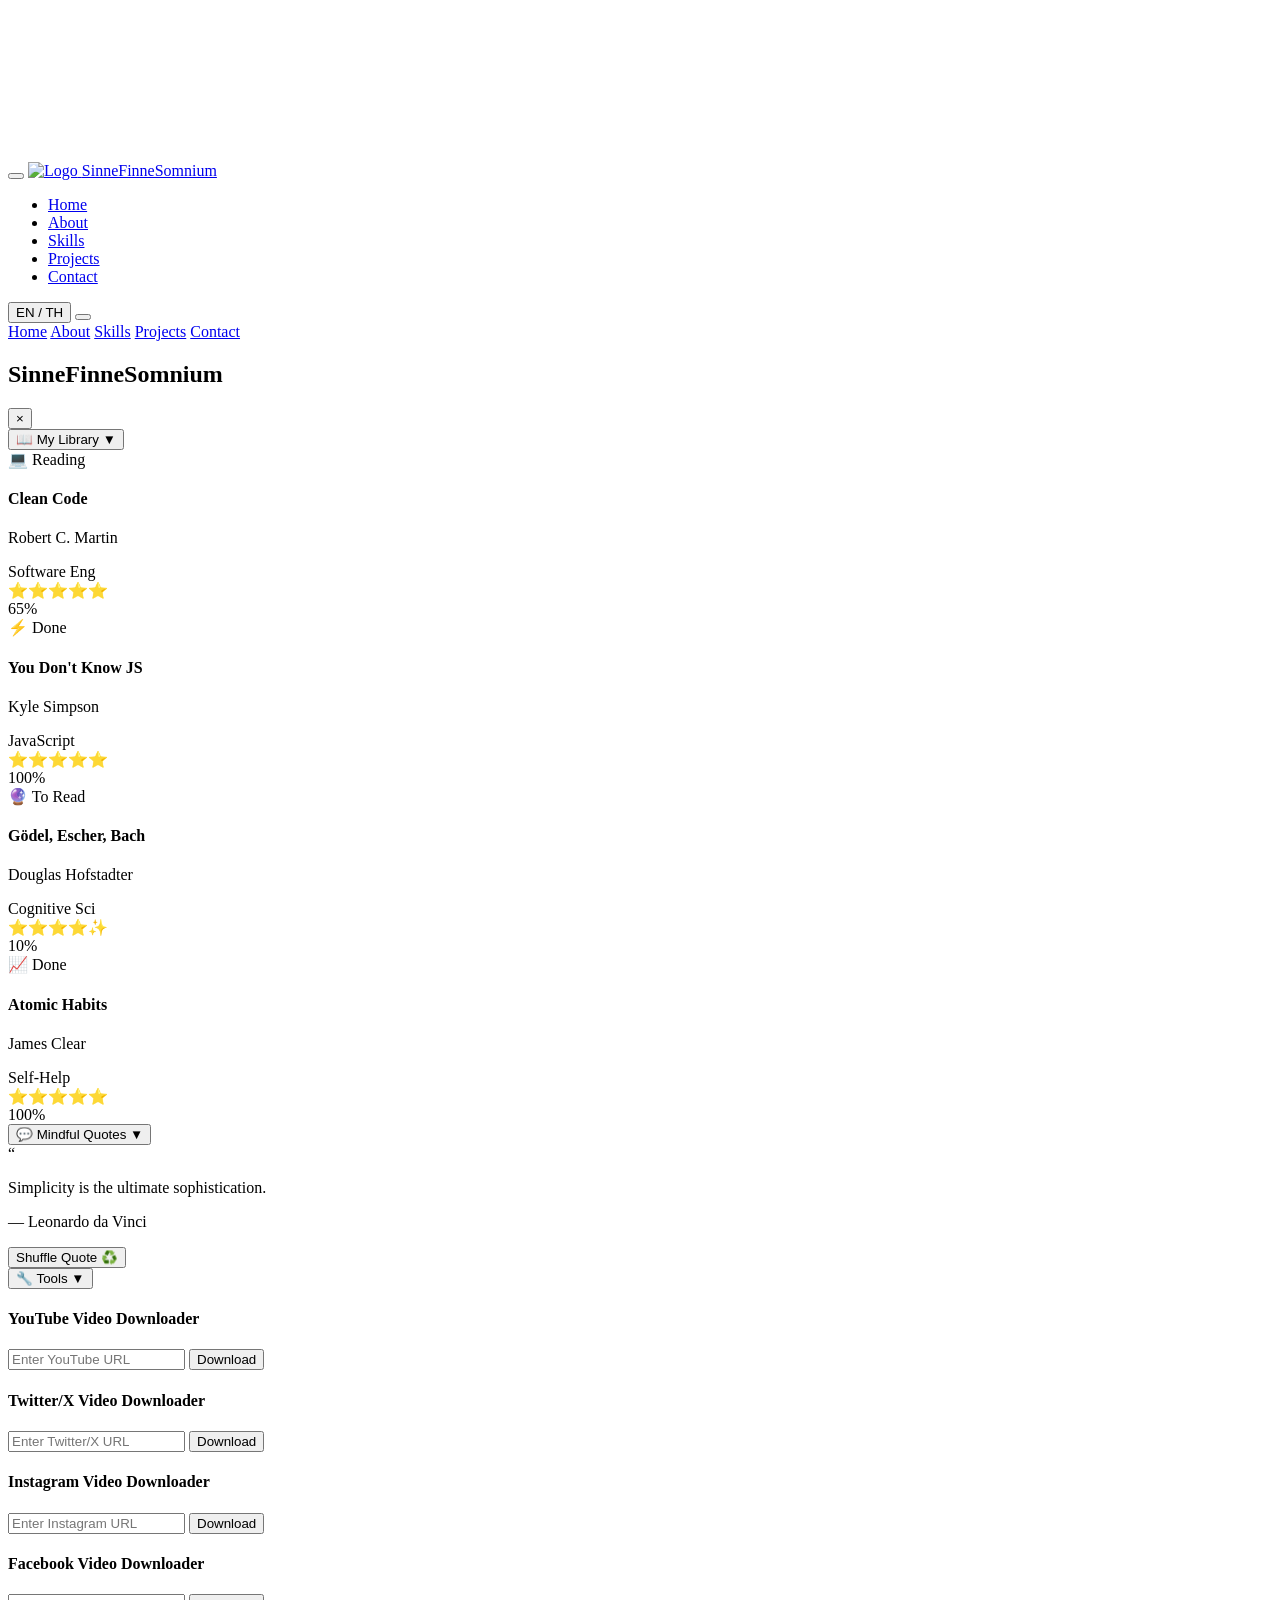
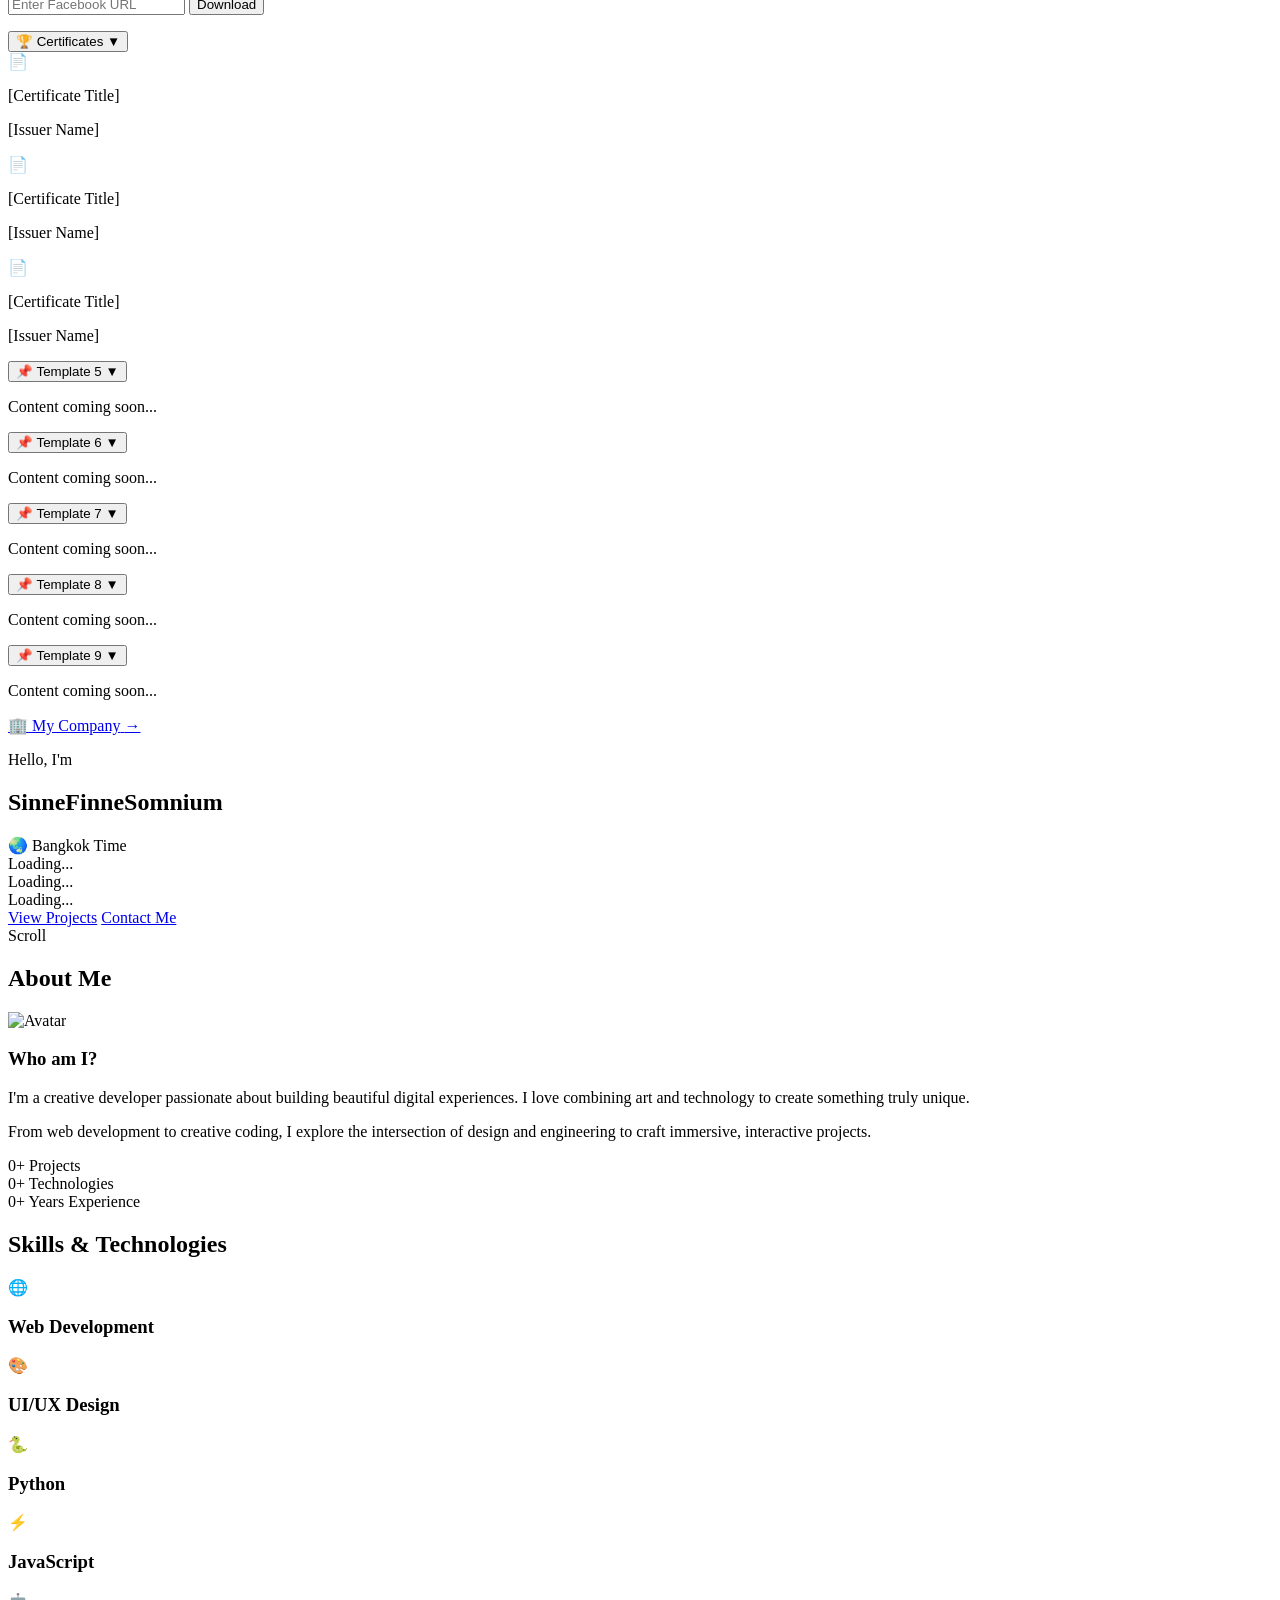
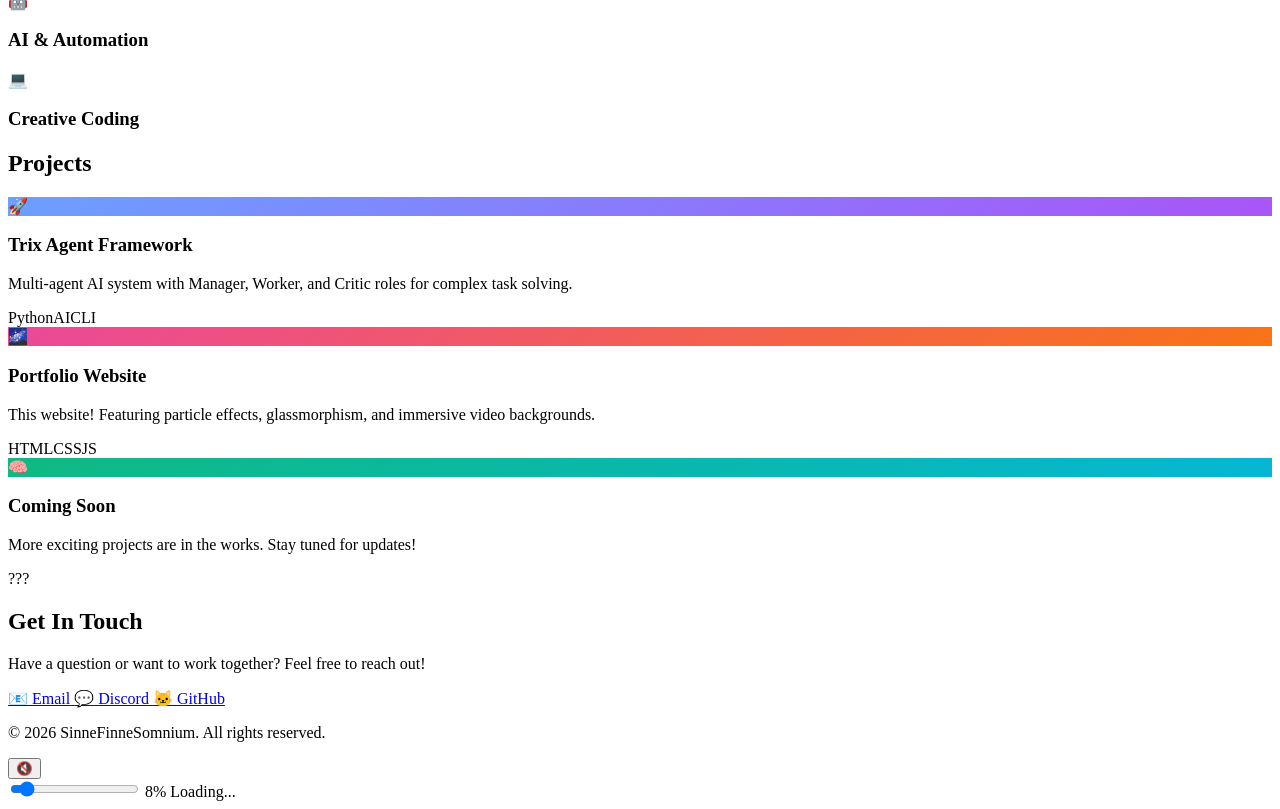
==== Home/Homepage.html @ f0d63e70 "feat: add homepage structure with navigation, sidebar, and interactive components" ====
<!DOCTYPE html>
<html lang="en">

<head>
  <meta charset="UTF-8">
  <meta name="viewport" content="width=device-width, initial-scale=1.0">
  <meta name="description" content="SinneFinneSomnium — Portfolio showcasing creative projects and skills.">
  <link rel="stylesheet" href="Homepage.css">
  <link rel="icon" type="image/png" href="../Img/icon/ic.png">
  <link rel="preconnect" href="https://fonts.googleapis.com">
  <link rel="preconnect" href="https://fonts.gstatic.com" crossorigin>
  <link
    href="https://fonts.googleapis.com/css2?family=Inter:wght@300;400;500;600;700&family=Outfit:wght@300;400;500;600;700&display=swap"
    rel="stylesheet">
  <title>SinneFinneSomnium — Home</title>
</head>

<body>

  <!-- Background Video -->
  <video class="bg-video" muted playsinline></video>
  <div class="bg-overlay"></div>

  <!-- Background Music -->
  <audio id="bg-music" preload="auto"></audio>

  <!-- Navbar -->
  <nav class="navbar" id="navbar">
    <div class="nav-left">
      <button class="sidebar-toggle" id="sidebar-toggle" aria-label="Open Sidebar" title="Menu">
        <span></span>
        <span></span>
        <span></span>
      </button>
      <a href="#hero" class="nav-logo">
        <img src="../Img/icon/ic.png" alt="Logo" class="nav-logo-img">
        <span class="nav-brand" data-i18n="nav_brand">SinneFinneSomnium</span>
      </a>
    </div>

    <ul class="nav-links">
      <li><a href="#hero" class="nav-link active" data-i18n="nav_home">Home</a></li>
      <li><a href="#about" class="nav-link" data-i18n="nav_about">About</a></li>
      <li><a href="#skills" class="nav-link" data-i18n="nav_skills">Skills</a></li>
      <li><a href="#projects" class="nav-link" data-i18n="nav_projects">Projects</a></li>
      <li><a href="#contact" class="nav-link" data-i18n="nav_contact">Contact</a></li>
    </ul>

    <div class="nav-right">
      <!-- Language Switcher -->
      <button class="lang-switcher" id="lang-switcher" title="Switch Language">
        <span class="lang-option active" data-lang="en">EN</span>
        <span class="lang-divider">/</span>
        <span class="lang-option" data-lang="th">TH</span>
      </button>

      <!-- Mobile Hamburger -->
      <button class="nav-hamburger" id="nav-hamburger" aria-label="Menu">
        <span></span>
        <span></span>
        <span></span>
      </button>
    </div>
  </nav>

  <!-- Mobile Menu -->
  <div class="mobile-menu" id="mobile-menu">
    <a href="#hero" class="mobile-link" data-i18n="nav_home">Home</a>
    <a href="#about" class="mobile-link" data-i18n="nav_about">About</a>
    <a href="#skills" class="mobile-link" data-i18n="nav_skills">Skills</a>
    <a href="#projects" class="mobile-link" data-i18n="nav_projects">Projects</a>
    <a href="#contact" class="mobile-link" data-i18n="nav_contact">Contact</a>
  </div>

  <!-- Sidebar -->
  <aside class="sidebar" id="sidebar">
    <div class="sidebar-header">
      <h2>SinneFinneSomnium</h2>
      <button class="sidebar-close" id="sidebar-close" aria-label="Close Sidebar">
        <span class="close-icon">&times;</span>
      </button>
    </div>

    <div class="sidebar-body">

      <!-- 1. Library Dropdown -->
      <div class="sidebar-dropdown" id="dropdown-library">
        <button class="sidebar-dropdown-toggle" data-target="dropdown-library-content">
          <span class="sidebar-dropdown-icon">&#x1F4D6;</span>
          <span class="sidebar-dropdown-title" data-i18n="sidebar_library">My Library</span>
          <span class="sidebar-dropdown-arrow">&#x25BC;</span>
        </button>
        <div class="sidebar-dropdown-content" id="dropdown-library-content">
          <div class="books-shelf">
            <!-- Book 1 -->
            <div class="book-item">
              <div class="book-cover gradient-1">
                <span class="book-spine"></span>
                <span class="book-emoji">&#x1F4BB;</span>
                <span class="book-badge reading">Reading</span>
              </div>
              <div class="book-details">
                <h4>Clean Code</h4>
                <p class="book-author">Robert C. Martin</p>
                <div class="book-meta">
                  <span class="book-tag">Software Eng</span>
                  <div class="book-rating">&#x2B50;&#x2B50;&#x2B50;&#x2B50;&#x2B50;</div>
                </div>
                <div class="book-progress-wrap">
                  <div class="book-progress-bar">
                    <div class="book-progress-fill" style="width: 65%;"></div>
                  </div>
                  <span class="book-progress-pct">65%</span>
                </div>
              </div>
            </div>
            <!-- Book 2 -->
            <div class="book-item">
              <div class="book-cover gradient-2">
                <span class="book-spine"></span>
                <span class="book-emoji">&#x26A1;</span>
                <span class="book-badge completed">Done</span>
              </div>
              <div class="book-details">
                <h4>You Don't Know JS</h4>
                <p class="book-author">Kyle Simpson</p>
                <div class="book-meta">
                  <span class="book-tag">JavaScript</span>
                  <div class="book-rating">&#x2B50;&#x2B50;&#x2B50;&#x2B50;&#x2B50;</div>
                </div>
                <div class="book-progress-wrap">
                  <div class="book-progress-bar">
                    <div class="book-progress-fill" style="width: 100%;"></div>
                  </div>
                  <span class="book-progress-pct">100%</span>
                </div>
              </div>
            </div>
            <!-- Book 3 -->
            <div class="book-item">
              <div class="book-cover gradient-3">
                <span class="book-spine"></span>
                <span class="book-emoji">&#x1F52E;</span>
                <span class="book-badge planned">To Read</span>
              </div>
              <div class="book-details">
                <h4>Gödel, Escher, Bach</h4>
                <p class="book-author">Douglas Hofstadter</p>
                <div class="book-meta">
                  <span class="book-tag">Cognitive Sci</span>
                  <div class="book-rating">&#x2B50;&#x2B50;&#x2B50;&#x2B50;&#x2728;</div>
                </div>
                <div class="book-progress-wrap">
                  <div class="book-progress-bar">
                    <div class="book-progress-fill" style="width: 10%;"></div>
                  </div>
                  <span class="book-progress-pct">10%</span>
                </div>
              </div>
            </div>
            <!-- Book 4 -->
            <div class="book-item">
              <div class="book-cover gradient-4">
                <span class="book-spine"></span>
                <span class="book-emoji">&#x1F4C8;</span>
                <span class="book-badge completed">Done</span>
              </div>
              <div class="book-details">
                <h4>Atomic Habits</h4>
                <p class="book-author">James Clear</p>
                <div class="book-meta">
                  <span class="book-tag">Self-Help</span>
                  <div class="book-rating">&#x2B50;&#x2B50;&#x2B50;&#x2B50;&#x2B50;</div>
                </div>
                <div class="book-progress-wrap">
                  <div class="book-progress-bar">
                    <div class="book-progress-fill" style="width: 100%;"></div>
                  </div>
                  <span class="book-progress-pct">100%</span>
                </div>
              </div>
            </div>
          </div>
        </div>
      </div>

      <!-- 2. Quotes Dropdown -->
      <div class="sidebar-dropdown" id="dropdown-quotes">
        <button class="sidebar-dropdown-toggle" data-target="dropdown-quotes-content">
          <span class="sidebar-dropdown-icon">&#x1F4AC;</span>
          <span class="sidebar-dropdown-title" data-i18n="sidebar_quotes">Mindful Quotes</span>
          <span class="sidebar-dropdown-arrow">&#x25BC;</span>
        </button>
        <div class="sidebar-dropdown-content" id="dropdown-quotes-content">
          <div class="quote-body">
            <span class="quote-mark">&#x201C;</span>
            <div class="quote-content-wrap">
              <p class="quote-text" id="sidebar-quote-text">Simplicity is the ultimate sophistication.</p>
              <p class="quote-author" id="sidebar-quote-author">&mdash; Leonardo da Vinci</p>
            </div>
            <button class="btn btn-outline sidebar-quote-btn" id="sidebar-new-quote-btn">
              <span class="btn-text" data-i18n="btn_shuffle">Shuffle Quote</span>
              <span class="btn-icon">&#x267B;&#xFE0F;</span>
            </button>
          </div>
        </div>
      </div>

      <!-- 3. Tools Dropdown -->
      <div class="sidebar-dropdown" id="dropdown-tools">
        <button class="sidebar-dropdown-toggle" data-target="dropdown-tools-content">
          <span class="sidebar-dropdown-icon">&#x1F527;</span>
          <span class="sidebar-dropdown-title" data-i18n="sidebar_tools">Tools</span>
          <span class="sidebar-dropdown-arrow">&#x25BC;</span>
        </button>
        <div class="sidebar-dropdown-content" id="dropdown-tools-content">
          <div class="tools-grid">
            <div class="tool-card">
              <h4>YouTube Video Downloader</h4>
              <div class="tool-input-group">
                <input type="url" id="youtube-url" placeholder="Enter YouTube URL" />
                <button class="btn btn-primary tool-btn" id="youtube-download-btn">Download</button>
              </div>
              <p class="tool-status" id="youtube-status"></p>
            </div>
            <div class="tool-card">
              <h4>Twitter/X Video Downloader</h4>
              <div class="tool-input-group">
                <input type="url" id="twitter-url" placeholder="Enter Twitter/X URL" />
                <button class="btn btn-primary tool-btn" id="twitter-download-btn">Download</button>
              </div>
              <p class="tool-status" id="twitter-status"></p>
            </div>
            <div class="tool-card">
              <h4>Instagram Video Downloader</h4>
              <div class="tool-input-group">
                <input type="url" id="instagram-url" placeholder="Enter Instagram URL" />
                <button class="btn btn-primary tool-btn" id="instagram-download-btn">Download</button>
              </div>
              <p class="tool-status" id="instagram-status"></p>
            </div>
            <div class="tool-card">
              <h4>Facebook Video Downloader</h4>
              <div class="tool-input-group">
                <input type="url" id="facebook-url" placeholder="Enter Facebook URL" />
                <button class="btn btn-primary tool-btn" id="facebook-download-btn">Download</button>
              </div>
              <p class="tool-status" id="facebook-status"></p>
            </div>
          </div>
        </div>
      </div>

      <!-- 4. Certificates Dropdown -->
      <div class="sidebar-dropdown" id="dropdown-certificates">
        <button class="sidebar-dropdown-toggle" data-target="dropdown-certificates-content">
          <span class="sidebar-dropdown-icon">&#x1F3C6;</span>
          <span class="sidebar-dropdown-title" data-i18n="sidebar_certificates">Certificates</span>
          <span class="sidebar-dropdown-arrow">&#x25BC;</span>
        </button>
        <div class="sidebar-dropdown-content" id="dropdown-certificates-content">
          <div class="certificates-gallery">
            <div class="cert-card">
              <div class="cert-placeholder">&#x1F4C4;</div>
              <p class="cert-title">[Certificate Title]</p>
              <p class="cert-issuer">[Issuer Name]</p>
            </div>
            <div class="cert-card">
              <div class="cert-placeholder">&#x1F4C4;</div>
              <p class="cert-title">[Certificate Title]</p>
              <p class="cert-issuer">[Issuer Name]</p>
            </div>
            <div class="cert-card">
              <div class="cert-placeholder">&#x1F4C4;</div>
              <p class="cert-title">[Certificate Title]</p>
              <p class="cert-issuer">[Issuer Name]</p>
            </div>
          </div>
        </div>
      </div>

      <!-- 5-9. Template Dropdowns -->
      <div class="sidebar-dropdown" id="dropdown-template-5">
        <button class="sidebar-dropdown-toggle" data-target="dropdown-template-5-content">
          <span class="sidebar-dropdown-icon">&#x1F4CC;</span>
          <span class="sidebar-dropdown-title">Template 5</span>
          <span class="sidebar-dropdown-arrow">&#x25BC;</span>
        </button>
        <div class="sidebar-dropdown-content" id="dropdown-template-5-content">
          <p class="template-placeholder">Content coming soon...</p>
        </div>
      </div>

      <div class="sidebar-dropdown" id="dropdown-template-6">
        <button class="sidebar-dropdown-toggle" data-target="dropdown-template-6-content">
          <span class="sidebar-dropdown-icon">&#x1F4CC;</span>
          <span class="sidebar-dropdown-title">Template 6</span>
          <span class="sidebar-dropdown-arrow">&#x25BC;</span>
        </button>
        <div class="sidebar-dropdown-content" id="dropdown-template-6-content">
          <p class="template-placeholder">Content coming soon...</p>
        </div>
      </div>

      <div class="sidebar-dropdown" id="dropdown-template-7">
        <button class="sidebar-dropdown-toggle" data-target="dropdown-template-7-content">
          <span class="sidebar-dropdown-icon">&#x1F4CC;</span>
          <span class="sidebar-dropdown-title">Template 7</span>
          <span class="sidebar-dropdown-arrow">&#x25BC;</span>
        </button>
        <div class="sidebar-dropdown-content" id="dropdown-template-7-content">
          <p class="template-placeholder">Content coming soon...</p>
        </div>
      </div>

      <div class="sidebar-dropdown" id="dropdown-template-8">
        <button class="sidebar-dropdown-toggle" data-target="dropdown-template-8-content">
          <span class="sidebar-dropdown-icon">&#x1F4CC;</span>
          <span class="sidebar-dropdown-title">Template 8</span>
          <span class="sidebar-dropdown-arrow">&#x25BC;</span>
        </button>
        <div class="sidebar-dropdown-content" id="dropdown-template-8-content">
          <p class="template-placeholder">Content coming soon...</p>
        </div>
      </div>

      <div class="sidebar-dropdown" id="dropdown-template-9">
        <button class="sidebar-dropdown-toggle" data-target="dropdown-template-9-content">
          <span class="sidebar-dropdown-icon">&#x1F4CC;</span>
          <span class="sidebar-dropdown-title">Template 9</span>
          <span class="sidebar-dropdown-arrow">&#x25BC;</span>
        </button>
        <div class="sidebar-dropdown-content" id="dropdown-template-9-content">
          <p class="template-placeholder">Content coming soon...</p>
        </div>
      </div>

      <!-- 10. Company Link -->
      <div class="sidebar-company-link">
        <a href="../Company/index.html" class="company-link-btn">
          <span class="sidebar-dropdown-icon">&#x1F3E2;</span>
          <span data-i18n="sidebar_company">My Company</span>
          <span class="company-arrow">&#x2192;</span>
        </a>
      </div>

    </div>
  </aside>

  <!-- Sidebar Overlay -->
  <div class="sidebar-overlay" id="sidebar-overlay"></div>

  <!-- Main Content -->
  <main class="main-content" id="main-content">

    <!-- Hero Section -->
    <section class="section hero" id="hero">
      <div class="hero-content">
        <p class="hero-greeting" data-i18n="hero_greeting">Hello, I'm</p>
        <h1 class="hero-name">SinneFinneSomnium</h1>
        <p class="hero-tagline" id="hero-tagline"></p>

        <!-- Bangkok Time Clock -->
        <div class="bangkok-clock" id="bangkok-clock">
          <div class="clock-row">
            <span class="clock-icon">&#x1F30F;</span>
            <span class="clock-label" data-i18n="clock_label">Bangkok Time</span>
          </div>
          <div class="clock-time-display">
            <span class="clock-time" id="bangkok-time">Loading...</span>
          </div>
          <div class="clock-date-display">
            <span class="clock-date" id="bangkok-date">Loading...</span>
          </div>
          <div class="clock-year-display">
            <span class="clock-year" id="bangkok-year">Loading...</span>
          </div>
        </div>

        <div class="hero-buttons">
          <a href="#projects" class="btn btn-primary" data-i18n="btn_projects">View Projects</a>
          <a href="#contact" class="btn btn-outline" data-i18n="btn_contact">Contact Me</a>
        </div>
      </div>
      <div class="scroll-indicator">
        <span data-i18n="scroll">Scroll</span>
        <div class="scroll-line"></div>
      </div>
    </section>

    <!-- About Section -->
    <section class="section" id="about">
      <div class="section-inner">
        <h2 class="section-title" data-i18n="section_about">About Me</h2>
        <div class="about-grid">
          <div class="about-card glass-card">
            <div class="about-avatar">
              <img src="../Img/icon/ic.png" alt="Avatar">
            </div>
          </div>
          <div class="about-text glass-card">
            <h3 data-i18n="about_title">Who am I?</h3>
            <p data-i18n="about_p1">I'm a creative developer passionate about building beautiful digital experiences. I
              love combining art and technology to create something truly unique.</p>
            <p data-i18n="about_p2">From web development to creative coding, I explore the intersection of design and
              engineering to craft immersive, interactive projects.</p>
            <div class="about-stats">
              <div class="stat">
                <span class="stat-num" data-target="10">0</span>+
                <span class="stat-label" data-i18n="stat_projects">Projects</span>
              </div>
              <div class="stat">
                <span class="stat-num" data-target="5">0</span>+
                <span class="stat-label" data-i18n="stat_tech">Technologies</span>
              </div>
              <div class="stat">
                <span class="stat-num" data-target="2">0</span>+
                <span class="stat-label" data-i18n="stat_years">Years Experience</span>
              </div>
            </div>
          </div>
        </div>
      </div>
    </section>

    <!-- Skills Section -->
    <section class="section" id="skills">
      <div class="section-inner">
        <h2 class="section-title" data-i18n="section_skills">Skills &amp; Technologies</h2>
        <div class="skills-grid">
          <div class="skill-card glass-card">
            <div class="skill-icon">&#x1F310;</div>
            <h3>Web Development</h3>
            <div class="skill-bar">
              <div class="skill-fill" data-width="85"></div>
            </div>
          </div>
          <div class="skill-card glass-card">
            <div class="skill-icon">&#x1F3A8;</div>
            <h3>UI/UX Design</h3>
            <div class="skill-bar">
              <div class="skill-fill" data-width="75"></div>
            </div>
          </div>
          <div class="skill-card glass-card">
            <div class="skill-icon">&#x1F40D;</div>
            <h3>Python</h3>
            <div class="skill-bar">
              <div class="skill-fill" data-width="80"></div>
            </div>
          </div>
          <div class="skill-card glass-card">
            <div class="skill-icon">&#x26A1;</div>
            <h3>JavaScript</h3>
            <div class="skill-bar">
              <div class="skill-fill" data-width="78"></div>
            </div>
          </div>
          <div class="skill-card glass-card">
            <div class="skill-icon">&#x1F916;</div>
            <h3>AI &amp; Automation</h3>
            <div class="skill-bar">
              <div class="skill-fill" data-width="70"></div>
            </div>
          </div>
          <div class="skill-card glass-card">
            <div class="skill-icon">&#x1F4BB;</div>
            <h3>Creative Coding</h3>
            <div class="skill-bar">
              <div class="skill-fill" data-width="82"></div>
            </div>
          </div>
        </div>
      </div>
    </section>

    <!-- Projects Section -->
    <section class="section" id="projects">
      <div class="section-inner">
        <h2 class="section-title" data-i18n="section_projects">Projects</h2>
        <div class="projects-grid">
          <div class="project-card glass-card">
            <div class="project-preview" style="background: linear-gradient(135deg, #6c9fff, #a855f7);">
              <span class="project-emoji">&#x1F680;</span>
            </div>
            <div class="project-info">
              <h3>Trix Agent Framework</h3>
              <p>Multi-agent AI system with Manager, Worker, and Critic roles for complex task solving.</p>
              <div class="project-tags">
                <span class="tag">Python</span><span class="tag">AI</span><span class="tag">CLI</span>
              </div>
            </div>
          </div>
          <div class="project-card glass-card">
            <div class="project-preview" style="background: linear-gradient(135deg, #ec4899, #f97316);">
              <span class="project-emoji">&#x1F30C;</span>
            </div>
            <div class="project-info">
              <h3>Portfolio Website</h3>
              <p>This website! Featuring particle effects, glassmorphism, and immersive video backgrounds.</p>
              <div class="project-tags">
                <span class="tag">HTML</span><span class="tag">CSS</span><span class="tag">JS</span>
              </div>
            </div>
          </div>
          <div class="project-card glass-card">
            <div class="project-preview" style="background: linear-gradient(135deg, #10b981, #06b6d4);">
              <span class="project-emoji">&#x1F9E0;</span>
            </div>
            <div class="project-info">
              <h3>Coming Soon</h3>
              <p>More exciting projects are in the works. Stay tuned for updates!</p>
              <div class="project-tags">
                <span class="tag">???</span>
              </div>
            </div>
          </div>
        </div>
      </div>
    </section>

    <!-- Contact Section -->
    <section class="section" id="contact">
      <div class="section-inner contact-inner">
        <h2 class="section-title" data-i18n="section_contact">Get In Touch</h2>
        <p class="contact-desc" data-i18n="contact_desc">Have a question or want to work together? Feel free to reach
          out!</p>
        <div class="contact-links">
          <a href="#" class="contact-card glass-card">
            <span class="contact-icon">&#x1F4E7;</span>
            <span>Email</span>
          </a>
          <a href="#" class="contact-card glass-card">
            <span class="contact-icon">&#x1F4AC;</span>
            <span>Discord</span>
          </a>
          <a href="#" class="contact-card glass-card">
            <span class="contact-icon">&#x1F431;</span>
            <span>GitHub</span>
          </a>
        </div>
      </div>
    </section>

    <!-- Footer -->
    <footer class="footer">
      <p>&copy; 2026 SinneFinneSomnium. All rights reserved.</p>
    </footer>

  </main>

  <!-- Audio Controls -->
  <div class="audio-controls visible" id="audio-controls">
    <button id="music-toggle" class="music-toggle" title="Toggle Music">
      <span id="music-icon">&#x1F507;</span>
    </button>
    <div class="visualizer" id="visualizer">
      <div class="viz-bar"></div>
      <div class="viz-bar"></div>
      <div class="viz-bar"></div>
      <div class="viz-bar"></div>
      <div class="viz-bar"></div>
    </div>
    <div class="vol-slider-wrap">
      <input type="range" id="vol-slider" min="0" max="100" step="1" value="8">
      <span class="vol-value" id="vol-value">8%</span>
      <span class="song-name" id="song-name">Loading...</span>
    </div>
  </div>

  <script src="homepage.js"></script>
</body>

</html>
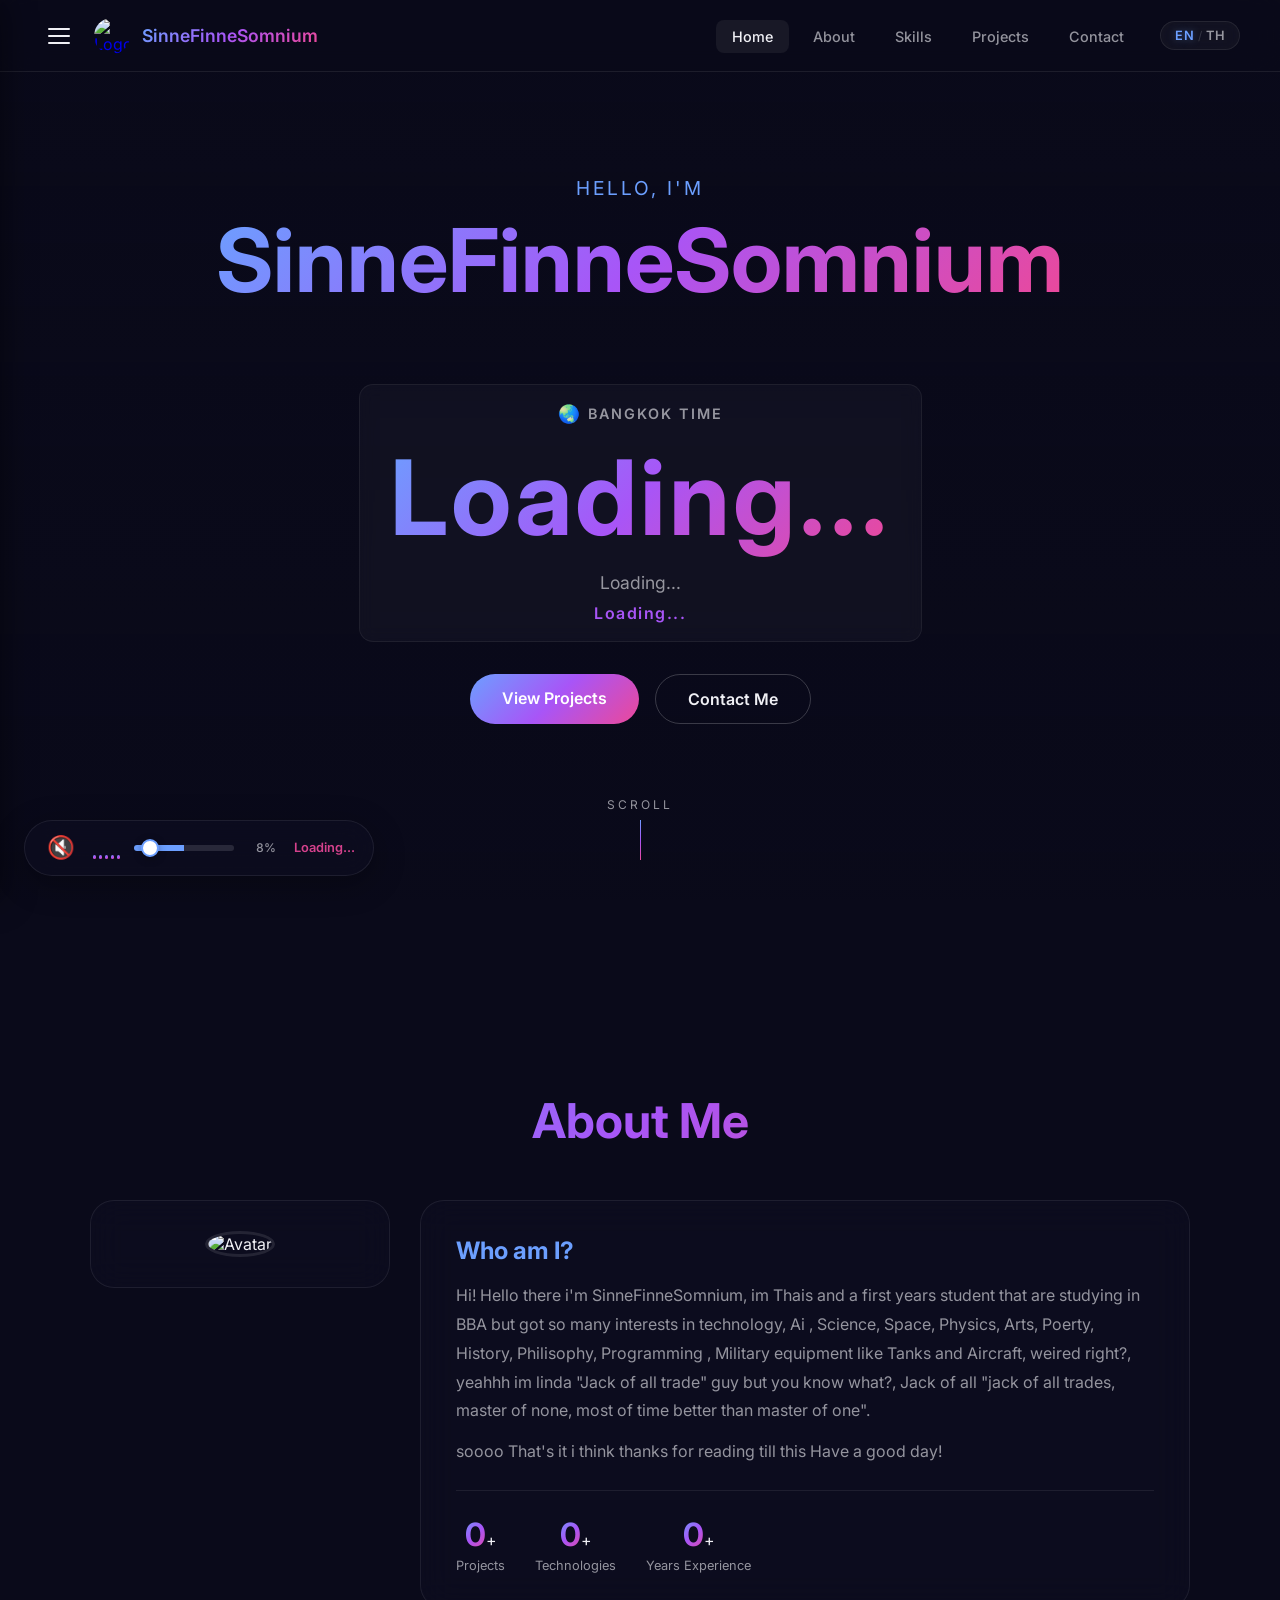
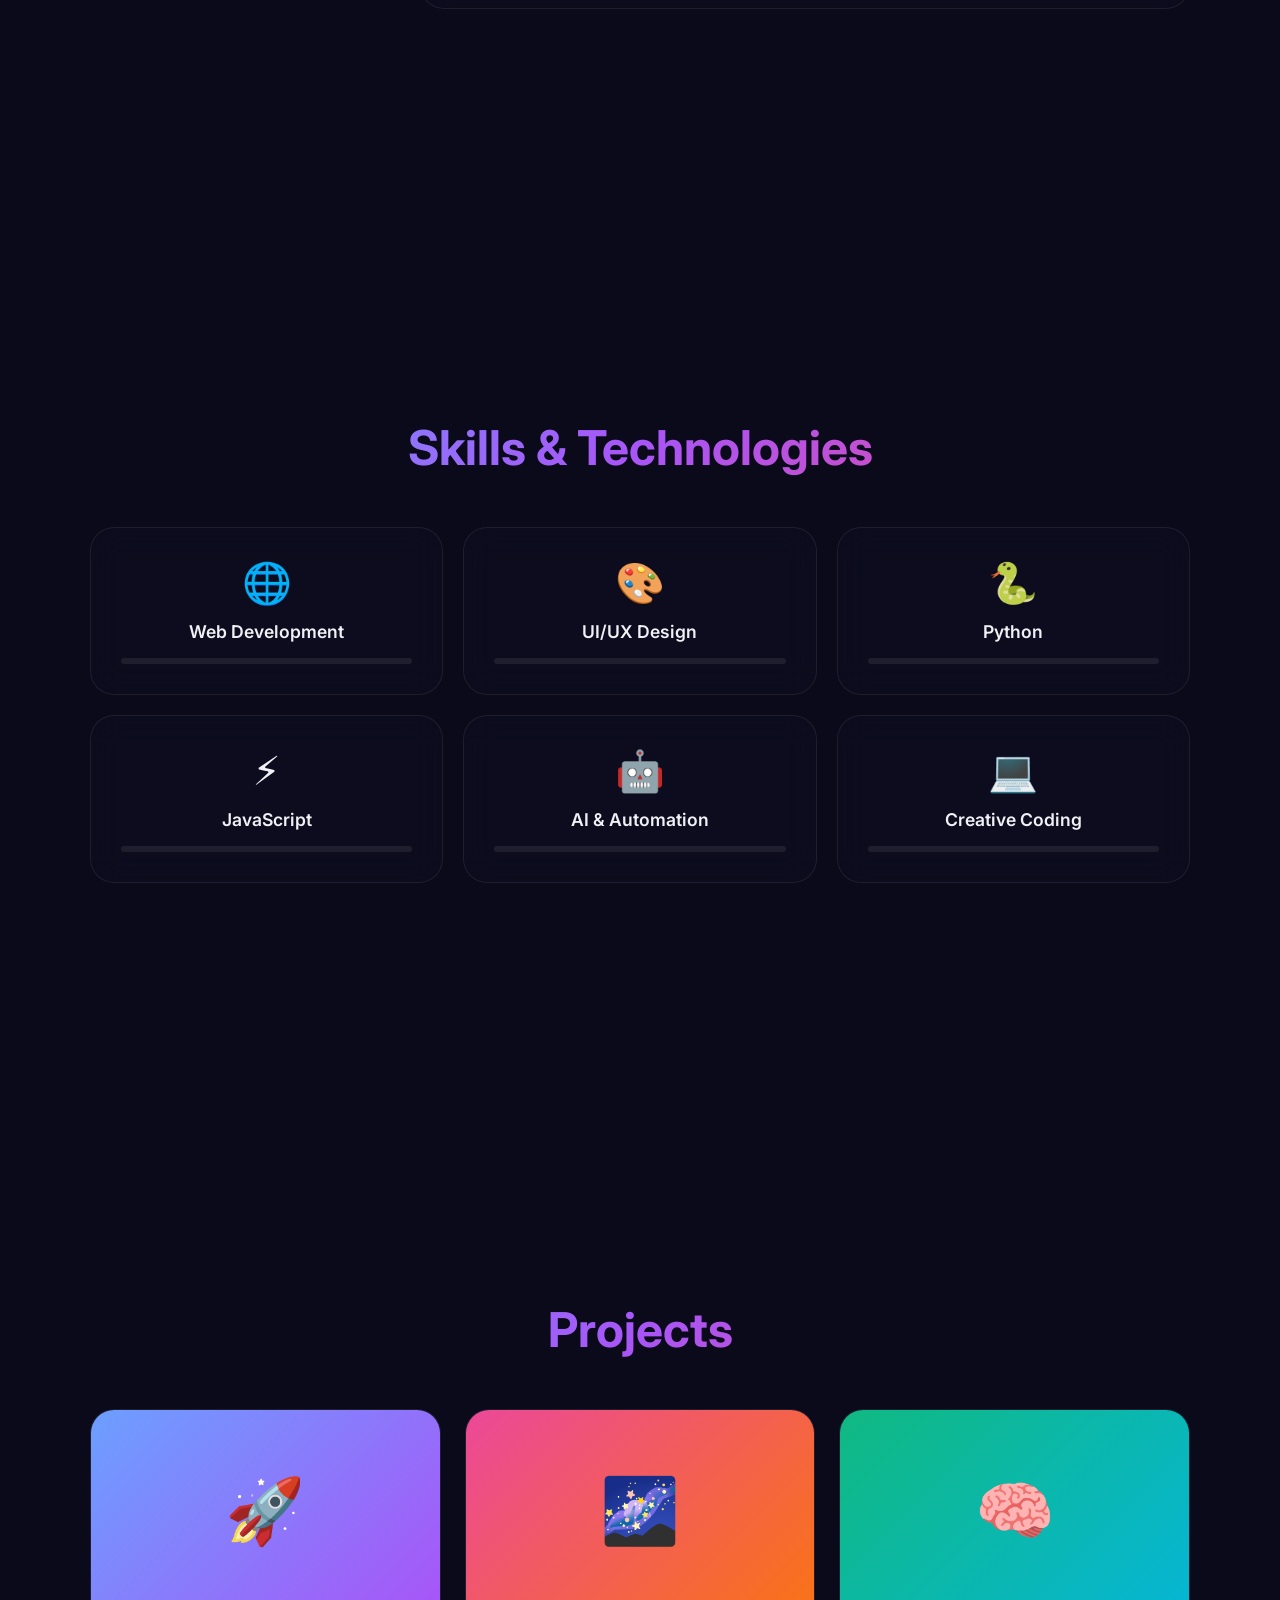
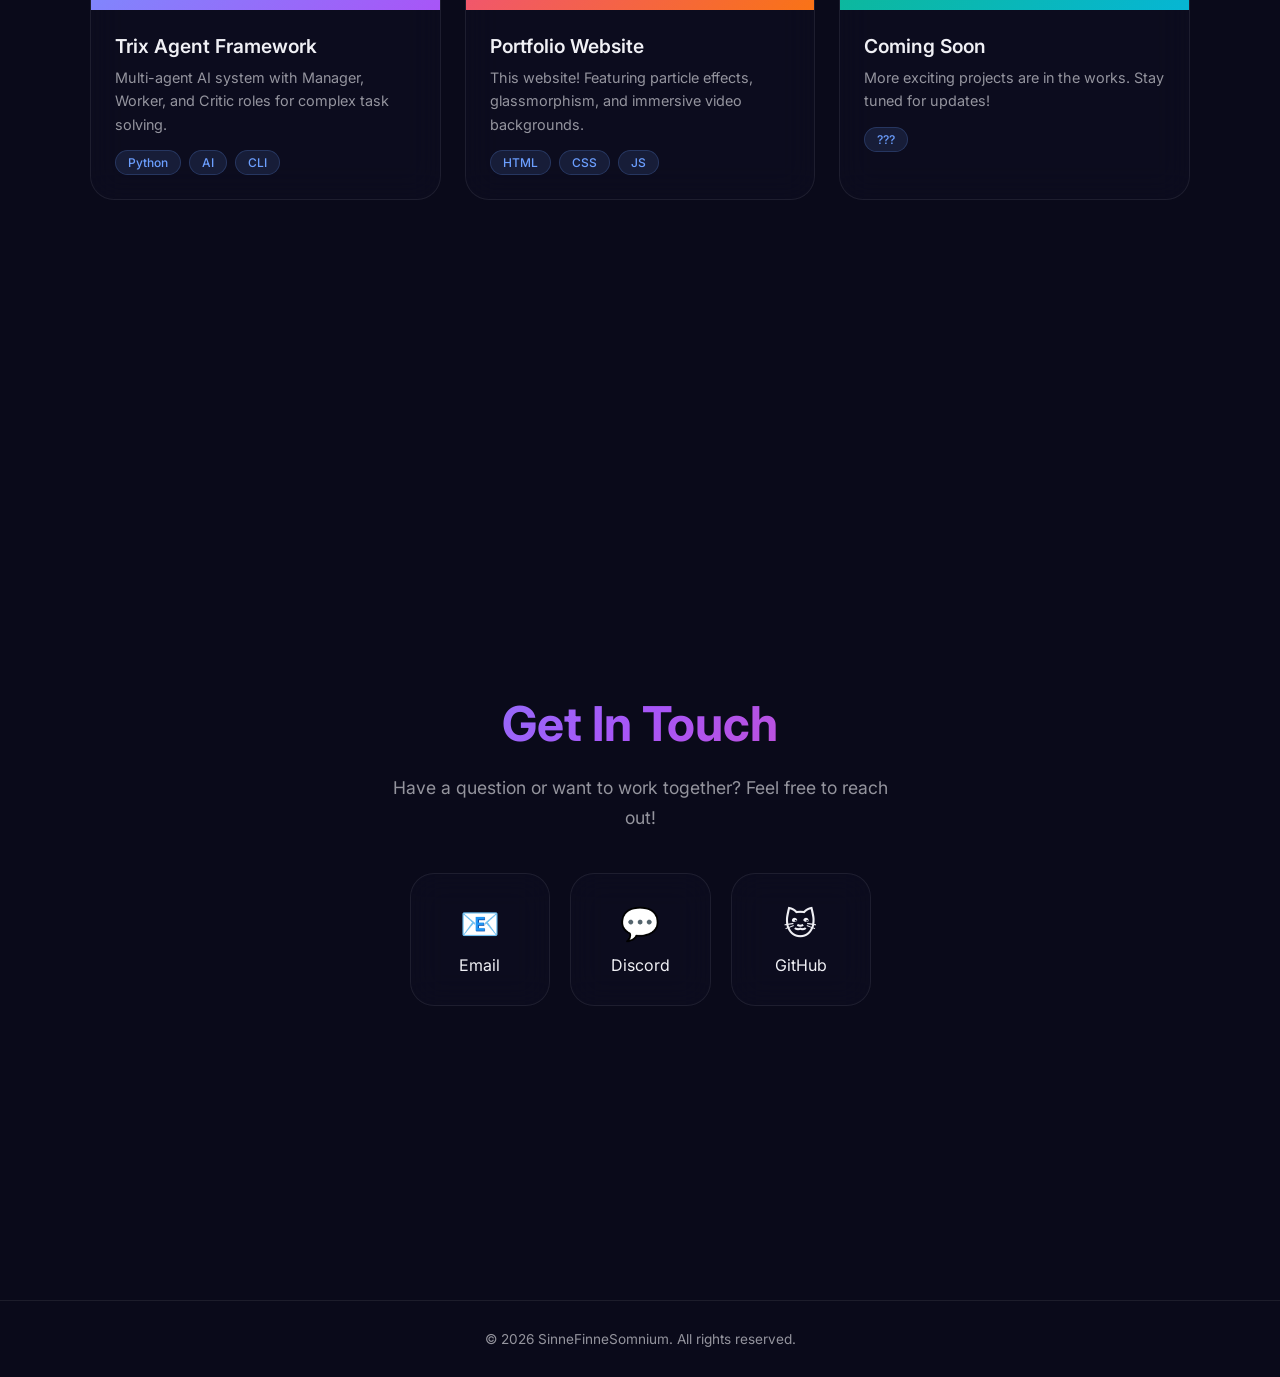
==== commit da376b7d: "Begggggg update 24/5" ====
--- a/Home/Homepage.html
+++ b/Home/Homepage.html
@@ -38,15 +38,15 @@
       </a>
     </div>
 
-    <ul class="nav-links">
-      <li><a href="#hero" class="nav-link active" data-i18n="nav_home">Home</a></li>
-      <li><a href="#about" class="nav-link" data-i18n="nav_about">About</a></li>
-      <li><a href="#skills" class="nav-link" data-i18n="nav_skills">Skills</a></li>
-      <li><a href="#projects" class="nav-link" data-i18n="nav_projects">Projects</a></li>
-      <li><a href="#contact" class="nav-link" data-i18n="nav_contact">Contact</a></li>
-    </ul>
-
     <div class="nav-right">
+      <ul class="nav-links">
+        <li><a href="#hero" class="nav-link active" data-i18n="nav_home">Home</a></li>
+        <li><a href="#about" class="nav-link" data-i18n="nav_about">About</a></li>
+        <li><a href="#skills" class="nav-link" data-i18n="nav_skills">Skills</a></li>
+        <li><a href="#projects" class="nav-link" data-i18n="nav_projects">Projects</a></li>
+        <li><a href="#contact" class="nav-link" data-i18n="nav_contact">Contact</a></li>
+      </ul>
+
       <!-- Language Switcher -->
       <button class="lang-switcher" id="lang-switcher" title="Switch Language">
         <span class="lang-option active" data-lang="en">EN</span>
@@ -400,10 +400,11 @@
           </div>
           <div class="about-text glass-card">
             <h3 data-i18n="about_title">Who am I?</h3>
-            <p data-i18n="about_p1">I'm a creative developer passionate about building beautiful digital experiences. I
-              love combining art and technology to create something truly unique.</p>
-            <p data-i18n="about_p2">From web development to creative coding, I explore the intersection of design and
-              engineering to craft immersive, interactive projects.</p>
+            <p data-i18n="about_p1">Hi! Hello there i'm SinneFinneSomnium, im Thais and a first years student that are studying in BBA but got so many interests in technology, Ai
+              , Science, Space, Physics, Arts, Poerty, History, Philisophy, Programming 
+              , Military equipment like Tanks and Aircraft, weired right?, yeahhh im linda "Jack of all trade" guy but you know what?, Jack of all 
+              "jack of all trades, master of none, most of time better than master of one". </p>
+            <p data-i18n="about_p2">soooo That's it i think thanks for reading till this Have a good day!</p>
             <div class="about-stats">
               <div class="stat">
                 <span class="stat-num" data-target="10">0</span>+
@@ -432,7 +433,7 @@
             <div class="skill-icon">&#x1F310;</div>
             <h3>Web Development</h3>
             <div class="skill-bar">
-              <div class="skill-fill" data-width="85"></div>
+              <div class="skill-fill" data-width="50"></div>
             </div>
           </div>
           <div class="skill-card glass-card">
@@ -446,28 +447,28 @@
             <div class="skill-icon">&#x1F40D;</div>
             <h3>Python</h3>
             <div class="skill-bar">
-              <div class="skill-fill" data-width="80"></div>
+              <div class="skill-fill" data-width="40"></div>
             </div>
           </div>
           <div class="skill-card glass-card">
             <div class="skill-icon">&#x26A1;</div>
             <h3>JavaScript</h3>
             <div class="skill-bar">
-              <div class="skill-fill" data-width="78"></div>
+              <div class="skill-fill" data-width="40"></div>
             </div>
           </div>
           <div class="skill-card glass-card">
             <div class="skill-icon">&#x1F916;</div>
             <h3>AI &amp; Automation</h3>
             <div class="skill-bar">
-              <div class="skill-fill" data-width="70"></div>
+              <div class="skill-fill" data-width="50"></div>
             </div>
           </div>
           <div class="skill-card glass-card">
             <div class="skill-icon">&#x1F4BB;</div>
             <h3>Creative Coding</h3>
             <div class="skill-bar">
-              <div class="skill-fill" data-width="82"></div>
+              <div class="skill-fill" data-width="60"></div>
             </div>
           </div>
         </div>
@@ -534,7 +535,7 @@
             <span class="contact-icon">&#x1F4AC;</span>
             <span>Discord</span>
           </a>
-          <a href="#" class="contact-card glass-card">
+          <a href="https://github.com/SineFineSomnium" class="contact-card glass-card">
             <span class="contact-icon">&#x1F431;</span>
             <span>GitHub</span>
           </a>
--- a/Home/Homepage.css
+++ b/Home/Homepage.css
@@ -0,0 +1,1326 @@
+@import url("https://fonts.googleapis.com/css2?family=Inter:wght@300;400;500;600;700&family=Outfit:wght@300;400;500;600;700&display=swap");
+
+/* ===== Variables ===== */
+:root {
+  --bg-dark: #0a0a1a;
+  --glass-bg: rgba(15, 15, 35, 0.5);
+  --glass-border: rgba(255, 255, 255, 0.08);
+  --accent-blue: #6c9fff;
+  --accent-purple: #a855f7;
+  --accent-pink: #ec4899;
+  --accent-gradient: linear-gradient(135deg, #6c9fff, #a855f7, #ec4899);
+  --text-primary: #f0f0f5;
+  --text-secondary: rgba(240, 240, 245, 0.6);
+  --font-main: 'Inter', 'Outfit', system-ui, sans-serif;
+  --radius-lg: 24px;
+  --radius-md: 14px;
+  --radius-sm: 8px;
+  --nav-height: 72px;
+  --sidebar-width: 340px;
+}
+
+/* ===== Reset ===== */
+*, *::before, *::after { margin: 0; padding: 0; box-sizing: border-box; }
+html { scroll-behavior: smooth; }
+
+body {
+  color: var(--text-primary);
+  font-family: var(--font-main);
+  background: var(--bg-dark);
+  overflow-x: hidden;
+}
+
+/* ===== Background Video ===== */
+.bg-video {
+  position: fixed;
+  top: -5%; left: -5%;
+  width: 110%; height: 110%;
+  object-fit: cover;
+  z-index: -2;
+  opacity: 0;
+  transition: opacity 4s ease-in-out;
+  filter: brightness(0.25) saturate(1.2);
+}
+
+.bg-overlay {
+  position: fixed;
+  inset: 0;
+  background: linear-gradient(180deg, rgba(10,10,26,0.6) 0%, rgba(10,10,26,0.85) 50%, rgba(10,10,26,0.98) 100%);
+  z-index: -1;
+}
+
+/* ===== Navbar ===== */
+.navbar {
+  position: fixed;
+  top: 0; left: 0; right: 0;
+  height: var(--nav-height);
+  display: flex;
+  align-items: center;
+  justify-content: space-between;
+  padding: 0 40px;
+  z-index: 1000;
+  backdrop-filter: blur(20px);
+  -webkit-backdrop-filter: blur(20px);
+  background: rgba(10, 10, 26, 0.6);
+  border-bottom: 1px solid var(--glass-border);
+  transition: all 0.3s ease;
+}
+.navbar.scrolled {
+  background: rgba(10, 10, 26, 0.9);
+  box-shadow: 0 4px 30px rgba(0,0,0,0.3);
+}
+
+.nav-left {
+  display: flex;
+  align-items: center;
+  gap: 16px;
+}
+
+.nav-right {
+  display: flex;
+  align-items: center;
+  gap: 20px;
+}
+
+.nav-logo {
+  display: flex;
+  align-items: center;
+  gap: 12px;
+  text-decoration: none;
+}
+.nav-logo-img {
+  width: 36px; height: 36px;
+  border-radius: 50%;
+  object-fit: cover;
+}
+.nav-brand {
+  font-size: 1.1rem;
+  font-weight: 600;
+  background: var(--accent-gradient);
+  -webkit-background-clip: text;
+  -webkit-text-fill-color: transparent;
+  background-clip: text;
+}
+
+.nav-links {
+  display: flex;
+  list-style: none;
+  gap: 8px;
+}
+.nav-link {
+  color: var(--text-secondary);
+  text-decoration: none;
+  padding: 8px 16px;
+  border-radius: var(--radius-sm);
+  font-size: 0.9rem;
+  font-weight: 500;
+  transition: all 0.3s ease;
+}
+.nav-link:hover, .nav-link.active {
+  color: var(--text-primary);
+  background: rgba(255,255,255,0.06);
+}
+
+/* ===== Language Switcher ===== */
+.lang-switcher {
+  display: flex;
+  align-items: center;
+  gap: 4px;
+  padding: 6px 14px;
+  border-radius: 50px;
+  border: 1px solid var(--glass-border);
+  background: rgba(255,255,255,0.04);
+  backdrop-filter: blur(10px);
+  cursor: pointer;
+  transition: all 0.3s ease;
+  font-family: var(--font-main);
+}
+.lang-switcher:hover {
+  border-color: rgba(255,255,255,0.2);
+  background: rgba(255,255,255,0.08);
+}
+.lang-option {
+  font-size: 0.8rem;
+  font-weight: 600;
+  color: var(--text-secondary);
+  transition: all 0.3s ease;
+  letter-spacing: 0.5px;
+}
+.lang-option.active {
+  color: var(--accent-blue);
+  text-shadow: 0 0 8px rgba(108,159,255,0.4);
+}
+.lang-divider {
+  font-size: 0.75rem;
+  color: rgba(255,255,255,0.15);
+}
+
+/* ===== Sidebar Toggle Button ===== */
+.sidebar-toggle {
+  display: flex;
+  flex-direction: column;
+  gap: 5px;
+  background: none;
+  border: none;
+  cursor: pointer;
+  padding: 8px;
+  border-radius: var(--radius-sm);
+  transition: all 0.3s ease;
+}
+.sidebar-toggle:hover {
+  background: rgba(255,255,255,0.06);
+}
+.sidebar-toggle span {
+  width: 22px; height: 2px;
+  background: var(--text-primary);
+  border-radius: 1px;
+  transition: all 0.3s ease;
+}
+
+/* ===== Mobile Hamburger ===== */
+.nav-hamburger {
+  display: none;
+  flex-direction: column;
+  gap: 5px;
+  background: none;
+  border: none;
+  cursor: pointer;
+  padding: 8px;
+}
+.nav-hamburger span {
+  width: 24px; height: 2px;
+  background: var(--text-primary);
+  border-radius: 1px;
+  transition: all 0.3s ease;
+}
+
+/* Mobile Menu */
+.mobile-menu {
+  display: none;
+  position: fixed;
+  top: var(--nav-height);
+  left: 0; right: 0;
+  background: rgba(10, 10, 26, 0.95);
+  backdrop-filter: blur(20px);
+  padding: 20px;
+  flex-direction: column;
+  gap: 8px;
+  z-index: 999;
+  border-bottom: 1px solid var(--glass-border);
+}
+.mobile-menu.open { display: flex; }
+.mobile-link {
+  color: var(--text-secondary);
+  text-decoration: none;
+  padding: 12px 16px;
+  border-radius: var(--radius-sm);
+  font-size: 1rem;
+  transition: all 0.3s ease;
+}
+.mobile-link:hover { color: var(--text-primary); background: rgba(255,255,255,0.06); }
+
+/* ===== Main Content ===== */
+.main-content {
+  position: relative;
+  z-index: 1;
+}
+
+/* ===== Section Base ===== */
+.section {
+  min-height: 100vh;
+  display: flex;
+  align-items: center;
+  justify-content: center;
+  padding: 100px 40px;
+}
+.section-inner {
+  max-width: 1100px;
+  width: 100%;
+}
+.section-title {
+  font-size: clamp(2rem, 4vw, 3rem);
+  font-weight: 700;
+  margin-bottom: 50px;
+  text-align: center;
+  background: var(--accent-gradient);
+  -webkit-background-clip: text;
+  -webkit-text-fill-color: transparent;
+  background-clip: text;
+}
+
+/* ===== Glass Card ===== */
+.glass-card {
+  background: var(--glass-bg);
+  border: 1px solid var(--glass-border);
+  border-radius: var(--radius-lg);
+  backdrop-filter: blur(16px);
+  -webkit-backdrop-filter: blur(16px);
+  transition: all 0.4s ease;
+}
+.glass-card:hover {
+  border-color: rgba(255,255,255,0.15);
+  box-shadow: 0 8px 40px rgba(108,159,255,0.1);
+  transform: translateY(-4px);
+}
+
+/* ===== Hero ===== */
+.hero {
+  flex-direction: column;
+  text-align: center;
+  position: relative;
+}
+.hero-content { z-index: 1; }
+.hero-greeting {
+  font-size: 1.2rem;
+  color: var(--accent-blue);
+  font-weight: 400;
+  margin-bottom: 12px;
+  letter-spacing: 3px;
+  text-transform: uppercase;
+  opacity: 0;
+  animation: fadeUp 1s ease forwards 0.3s;
+}
+.hero-name {
+  font-size: clamp(3rem, 7vw, 5.5rem);
+  font-weight: 700;
+  line-height: 1.1;
+  margin-bottom: 20px;
+  background: var(--accent-gradient);
+  -webkit-background-clip: text;
+  -webkit-text-fill-color: transparent;
+  background-clip: text;
+  opacity: 0;
+  animation: fadeUp 1s ease forwards 0.6s;
+}
+.hero-tagline {
+  font-size: 1.3rem;
+  color: var(--text-secondary);
+  min-height: 2rem;
+  margin-bottom: 24px;
+  opacity: 0;
+  animation: fadeUp 1s ease forwards 0.9s;
+}
+
+/* ===== Bangkok Clock ===== */
+.bangkok-clock {
+  display: flex;
+  flex-direction: column;
+  align-items: center;
+  gap: 6px;
+  margin-bottom: 32px;
+  padding: 18px 30px;
+  border-radius: var(--radius-md);
+  background: rgba(255,255,255,0.03);
+  border: 1px solid rgba(255,255,255,0.06);
+  backdrop-filter: blur(8px);
+  opacity: 0;
+  animation: fadeUp 1s ease forwards 1s;
+  display: inline-flex;
+}
+.clock-row {
+  display: flex;
+  align-items: center;
+  gap: 8px;
+}
+.clock-icon {
+  font-size: 1.1rem;
+}
+.clock-label {
+  font-size: 0.9rem;
+  color: var(--text-secondary);
+  text-transform: uppercase;
+  letter-spacing: 2px;
+  font-weight: 600;
+}
+.clock-time-display {
+  margin-top: 4px;
+}
+.clock-time {
+  font-size: 6.5rem;
+  font-weight: 700;
+  font-variant-numeric: tabular-nums;
+  background: var(--accent-gradient);
+  -webkit-background-clip: text;
+  -webkit-text-fill-color: transparent;
+  background-clip: text;
+  letter-spacing: 3px;
+}
+.clock-date-display {
+  margin-top: 6px;
+}
+.clock-date {
+  font-size: 1.1rem;
+  color: var(--text-secondary);
+  font-weight: 400;
+}
+.clock-year-display {
+  margin-top: 4px;
+}
+.clock-year {
+  font-size: 1rem;
+  color: var(--accent-purple);
+  font-weight: 600;
+  letter-spacing: 1.5px;
+}
+
+.hero-buttons {
+  display: flex;
+  gap: 16px;
+  justify-content: center;
+  opacity: 0;
+  animation: fadeUp 1s ease forwards 1.2s;
+}
+
+@keyframes fadeUp {
+  from { opacity: 0; transform: translateY(20px); }
+  to { opacity: 1; transform: translateY(0); }
+}
+
+/* Buttons */
+.btn {
+  padding: 14px 32px;
+  border-radius: 50px;
+  font-size: 1rem;
+  font-weight: 600;
+  text-decoration: none;
+  transition: all 0.3s ease;
+  font-family: var(--font-main);
+  cursor: pointer;
+}
+.btn-primary {
+  background: var(--accent-gradient);
+  color: white;
+  border: none;
+}
+.btn-primary:hover {
+  box-shadow: 0 8px 30px rgba(108,159,255,0.35);
+  transform: translateY(-2px);
+}
+.btn-outline {
+  border: 1px solid rgba(255,255,255,0.2);
+  color: var(--text-primary);
+  background: transparent;
+}
+.btn-outline:hover {
+  background: rgba(255,255,255,0.06);
+  border-color: rgba(255,255,255,0.4);
+  transform: translateY(-2px);
+}
+
+/* Scroll Indicator */
+.scroll-indicator {
+  position: absolute;
+  bottom: 40px;
+  display: flex;
+  flex-direction: column;
+  align-items: center;
+  gap: 8px;
+  opacity: 0;
+  animation: fadeUp 1s ease forwards 1.5s;
+}
+.scroll-indicator span {
+  font-size: 0.75rem;
+  letter-spacing: 3px;
+  text-transform: uppercase;
+  color: var(--text-secondary);
+}
+.scroll-line {
+  width: 1px; height: 40px;
+  background: var(--accent-gradient);
+  animation: scrollPulse 2s ease-in-out infinite;
+}
+@keyframes scrollPulse {
+  0%, 100% { opacity: 0.3; transform: scaleY(0.6); }
+  50% { opacity: 1; transform: scaleY(1); }
+}
+
+/* ===== About ===== */
+.about-grid {
+  display: grid;
+  grid-template-columns: 300px 1fr;
+  gap: 30px;
+  align-items: start;
+}
+.about-card {
+  padding: 30px;
+  display: flex;
+  justify-content: center;
+  align-items: center;
+}
+.about-avatar img {
+  width: 200px; height: 200px;
+  border-radius: 50%;
+  object-fit: cover;
+  border: 3px solid rgba(255,255,255,0.1);
+}
+.about-text {
+  padding: 35px;
+}
+.about-text h3 {
+  font-size: 1.5rem;
+  margin-bottom: 16px;
+  color: var(--accent-blue);
+}
+.about-text p {
+  color: var(--text-secondary);
+  line-height: 1.8;
+  margin-bottom: 12px;
+}
+.about-stats {
+  display: flex;
+  gap: 30px;
+  margin-top: 24px;
+  padding-top: 24px;
+  border-top: 1px solid var(--glass-border);
+}
+.stat { text-align: center; }
+.stat-num {
+  font-size: 2rem;
+  font-weight: 700;
+  background: var(--accent-gradient);
+  -webkit-background-clip: text;
+  -webkit-text-fill-color: transparent;
+  background-clip: text;
+}
+.stat-label {
+  display: block;
+  font-size: 0.8rem;
+  color: var(--text-secondary);
+  margin-top: 4px;
+}
+
+/* ===== Skills ===== */
+.skills-grid {
+  display: grid;
+  grid-template-columns: repeat(auto-fit, minmax(280px, 1fr));
+  gap: 20px;
+}
+.skill-card {
+  padding: 30px;
+  text-align: center;
+}
+.skill-icon {
+  font-size: 2.5rem;
+  margin-bottom: 14px;
+}
+.skill-card h3 {
+  font-size: 1.1rem;
+  font-weight: 600;
+  margin-bottom: 16px;
+}
+.skill-bar {
+  width: 100%;
+  height: 6px;
+  background: rgba(255,255,255,0.08);
+  border-radius: 3px;
+  overflow: hidden;
+}
+.skill-fill {
+  height: 100%;
+  width: 0;
+  background: var(--accent-gradient);
+  border-radius: 3px;
+  transition: width 1.5s ease;
+}
+
+/* ===== Projects ===== */
+.projects-grid {
+  display: grid;
+  grid-template-columns: repeat(auto-fit, minmax(320px, 1fr));
+  gap: 24px;
+}
+.project-card {
+  overflow: hidden;
+  cursor: pointer;
+}
+.project-preview {
+  height: 200px;
+  display: flex;
+  align-items: center;
+  justify-content: center;
+  transition: transform 0.4s ease;
+}
+.project-card:hover .project-preview { transform: scale(1.05); }
+.project-emoji { font-size: 4rem; }
+.project-info {
+  padding: 24px;
+}
+.project-info h3 {
+  font-size: 1.2rem;
+  font-weight: 600;
+  margin-bottom: 8px;
+}
+.project-info p {
+  color: var(--text-secondary);
+  font-size: 0.9rem;
+  line-height: 1.6;
+  margin-bottom: 14px;
+}
+.project-tags {
+  display: flex;
+  gap: 8px;
+  flex-wrap: wrap;
+}
+.tag {
+  padding: 4px 12px;
+  background: rgba(108,159,255,0.12);
+  border: 1px solid rgba(108,159,255,0.2);
+  border-radius: 50px;
+  font-size: 0.75rem;
+  color: var(--accent-blue);
+  font-weight: 500;
+}
+
+/* ===== Contact ===== */
+.contact-inner { text-align: center; }
+.contact-desc {
+  color: var(--text-secondary);
+  font-size: 1.1rem;
+  max-width: 500px;
+  margin: -30px auto 40px;
+  line-height: 1.7;
+}
+.contact-links {
+  display: flex;
+  gap: 20px;
+  justify-content: center;
+  flex-wrap: wrap;
+}
+.contact-card {
+  display: flex;
+  flex-direction: column;
+  align-items: center;
+  gap: 12px;
+  padding: 30px 40px;
+  text-decoration: none;
+  color: var(--text-primary);
+  min-width: 140px;
+}
+.contact-icon { font-size: 2rem; }
+
+/* ===== Footer ===== */
+.footer {
+  text-align: center;
+  padding: 30px;
+  color: var(--text-secondary);
+  font-size: 0.85rem;
+  border-top: 1px solid var(--glass-border);
+}
+
+/* ===== Audio Controls ===== */
+.audio-controls {
+  position: fixed;
+  bottom: 24px;
+  left: 24px;
+  z-index: 9999;
+  display: flex;
+  align-items: center;
+  gap: 14px;
+  padding: 12px 18px;
+  border-radius: 50px;
+  backdrop-filter: blur(16px);
+  -webkit-backdrop-filter: blur(16px);
+  background: rgba(15, 15, 35, 0.5);
+  border: 1px solid var(--glass-border);
+  box-shadow: 0 8px 32px rgba(0, 0, 0, 0.3);
+  opacity: 0;
+  transform: translateY(20px);
+  transition: all 0.6s ease;
+}
+.audio-controls.visible {
+  opacity: 1;
+  transform: translateY(0);
+}
+.audio-controls:hover {
+  background: rgba(15, 15, 35, 0.7);
+  box-shadow: 0 12px 48px rgba(0, 0, 0, 0.4);
+}
+
+.music-toggle {
+  background: none;
+  border: none;
+  font-size: 1.4rem;
+  cursor: pointer;
+  padding: 4px;
+  transition: transform 0.2s;
+  line-height: 1;
+  width: auto;
+  max-width: none;
+}
+.music-toggle:hover { transform: scale(1.2); box-shadow: none; }
+.music-toggle:active { transform: scale(0.95); box-shadow: none; }
+
+.visualizer {
+  display: flex;
+  align-items: flex-end;
+  gap: 3px;
+  height: 22px;
+}
+.viz-bar {
+  width: 3px;
+  background: var(--accent-gradient);
+  border-radius: 2px;
+  height: 4px;
+  transition: height 0.15s ease;
+}
+.visualizer.active .viz-bar {
+  animation: vizBounce 0.6s ease-in-out infinite alternate;
+}
+.visualizer.active .viz-bar:nth-child(1) { animation-delay: 0s; }
+.visualizer.active .viz-bar:nth-child(2) { animation-delay: 0.1s; }
+.visualizer.active .viz-bar:nth-child(3) { animation-delay: 0.2s; }
+.visualizer.active .viz-bar:nth-child(4) { animation-delay: 0.3s; }
+.visualizer.active .viz-bar:nth-child(5) { animation-delay: 0.15s; }
+
+@keyframes vizBounce {
+  0% { height: 4px; }
+  100% { height: 22px; }
+}
+
+.vol-slider-wrap {
+  display: flex;
+  align-items: center;
+  gap: 10px;
+}
+.vol-slider-wrap input[type="range"] {
+  -webkit-appearance: none;
+  appearance: none;
+  width: 100px;
+  height: 6px;
+  border-radius: 3px;
+  background: linear-gradient(to right, var(--accent-blue) 50%, rgba(255, 255, 255, 0.12) 50%);
+  outline: none;
+  cursor: pointer;
+  border: none;
+  padding: 0;
+  margin: 0;
+}
+.vol-slider-wrap input[type="range"]::-webkit-slider-thumb {
+  -webkit-appearance: none;
+  width: 18px; height: 18px;
+  background: white;
+  border-radius: 50%;
+  cursor: pointer;
+  box-shadow: 0 2px 8px rgba(0, 0, 0, 0.3);
+  border: 2px solid var(--accent-blue);
+  transition: transform 0.2s, box-shadow 0.2s;
+}
+.vol-slider-wrap input[type="range"]::-webkit-slider-thumb:hover {
+  transform: scale(1.3);
+  box-shadow: 0 2px 12px rgba(108, 159, 255, 0.5);
+}
+.vol-slider-wrap input[type="range"]::-moz-range-thumb {
+  width: 18px; height: 18px;
+  background: white;
+  border-radius: 50%;
+  cursor: pointer;
+  box-shadow: 0 2px 8px rgba(0, 0, 0, 0.3);
+  border: 2px solid var(--accent-blue);
+}
+.vol-slider-wrap input[type="range"]::-moz-range-track {
+  height: 6px;
+  border-radius: 3px;
+  background: rgba(255, 255, 255, 0.12);
+}
+.vol-value {
+  font-size: 0.75rem;
+  color: var(--text-secondary);
+  min-width: 32px;
+  text-align: right;
+  font-weight: 500;
+  font-variant-numeric: tabular-nums;
+}
+.song-name {
+  font-size: 0.8rem;
+  color: var(--accent-pink);
+  margin-left: 8px;
+  font-weight: 600;
+  white-space: nowrap;
+  opacity: 0.9;
+  max-width: 200px;
+  overflow: hidden;
+  text-overflow: ellipsis;
+}
+
+/* ===== Scroll Animations ===== */
+.fade-in {
+  opacity: 0;
+  transform: translateY(30px);
+  transition: all 0.8s ease;
+}
+.fade-in.visible {
+  opacity: 1;
+  transform: translateY(0);
+}
+
+/* ===== Sidebar ===== */
+.sidebar {
+  position: fixed;
+  top: 0;
+  left: 0;
+  width: var(--sidebar-width);
+  height: 100vh;
+  background: rgba(10, 10, 26, 0.92);
+  border-right: 1px solid var(--glass-border);
+  backdrop-filter: blur(24px);
+  -webkit-backdrop-filter: blur(24px);
+  z-index: 1050;
+  display: flex;
+  flex-direction: column;
+  transform: translateX(-100%);
+  transition: transform 0.35s cubic-bezier(0.4, 0, 0.2, 1);
+  box-shadow: 4px 0 30px rgba(0,0,0,0.4);
+}
+.sidebar.visible {
+  transform: translateX(0);
+}
+
+.sidebar-header {
+  padding: 20px 24px;
+  border-bottom: 1px solid var(--glass-border);
+  display: flex;
+  justify-content: space-between;
+  align-items: center;
+  flex-shrink: 0;
+}
+.sidebar-header h2 {
+  font-size: 1.3rem;
+  font-weight: 600;
+  background: var(--accent-gradient);
+  -webkit-background-clip: text;
+  -webkit-text-fill-color: transparent;
+  background-clip: text;
+}
+
+.sidebar-close {
+  background: none;
+  border: none;
+  font-size: 1.5rem;
+  cursor: pointer;
+  width: 36px; height: 36px;
+  display: flex;
+  align-items: center;
+  justify-content: center;
+  border-radius: 50%;
+  color: var(--text-secondary);
+  transition: all 0.2s ease;
+}
+.sidebar-close:hover {
+  background: rgba(255,255,255,0.1);
+  color: var(--text-primary);
+}
+
+.sidebar-body {
+  flex: 1;
+  overflow-y: auto;
+  padding: 8px 0;
+}
+
+/* Sidebar scrollbar */
+.sidebar-body::-webkit-scrollbar { width: 4px; }
+.sidebar-body::-webkit-scrollbar-track { background: transparent; }
+.sidebar-body::-webkit-scrollbar-thumb { background: rgba(255,255,255,0.1); border-radius: 2px; }
+.sidebar-body::-webkit-scrollbar-thumb:hover { background: rgba(255,255,255,0.2); }
+
+/* ===== Sidebar Dropdown Accordion ===== */
+.sidebar-dropdown {
+  border-bottom: 1px solid rgba(255,255,255,0.04);
+}
+
+.sidebar-dropdown-toggle {
+  width: 100%;
+  display: flex;
+  align-items: center;
+  gap: 12px;
+  padding: 16px 24px;
+  background: none;
+  border: none;
+  color: var(--text-primary);
+  font-family: var(--font-main);
+  font-size: 0.95rem;
+  font-weight: 500;
+  cursor: pointer;
+  transition: all 0.2s ease;
+  text-align: left;
+}
+.sidebar-dropdown-toggle:hover {
+  background: rgba(255,255,255,0.04);
+}
+
+.sidebar-dropdown-icon {
+  font-size: 1.3rem;
+  flex-shrink: 0;
+}
+
+.sidebar-dropdown-title {
+  flex: 1;
+}
+
+.sidebar-dropdown-arrow {
+  font-size: 0.65rem;
+  color: var(--text-secondary);
+  transition: transform 0.3s ease;
+}
+
+.sidebar-dropdown.open .sidebar-dropdown-arrow {
+  transform: rotate(180deg);
+}
+
+.sidebar-dropdown-content {
+  max-height: 0;
+  overflow: hidden;
+  transition: max-height 0.4s cubic-bezier(0.4, 0, 0.2, 1);
+  padding: 0 24px;
+}
+
+.sidebar-dropdown.open .sidebar-dropdown-content {
+  max-height: 800px;
+  padding: 0 24px 20px;
+}
+
+/* ===== Sidebar Books ===== */
+.sidebar .books-shelf {
+  display: flex;
+  flex-direction: column;
+  gap: 10px;
+  max-height: 360px;
+  overflow-y: auto;
+  padding-right: 4px;
+}
+.sidebar .books-shelf::-webkit-scrollbar { width: 4px; }
+.sidebar .books-shelf::-webkit-scrollbar-track { background: transparent; }
+.sidebar .books-shelf::-webkit-scrollbar-thumb { background: rgba(255,255,255,0.1); border-radius: 2px; }
+
+.book-item {
+  display: flex;
+  gap: 14px;
+  align-items: center;
+  padding: 12px;
+  border-radius: var(--radius-sm);
+  background: rgba(255,255,255,0.02);
+  border: 1px solid rgba(255,255,255,0.03);
+  transition: all 0.3s cubic-bezier(0.25, 0.8, 0.25, 1);
+}
+.book-item:hover {
+  background: rgba(255,255,255,0.06);
+  border-color: rgba(108,159,255,0.2);
+  transform: translateX(4px);
+}
+
+.book-cover {
+  position: relative;
+  width: 48px; height: 68px;
+  border-radius: 3px 6px 6px 3px;
+  box-shadow: 3px 3px 10px rgba(0,0,0,0.4);
+  display: flex;
+  align-items: center;
+  justify-content: center;
+  overflow: hidden;
+  flex-shrink: 0;
+  transition: transform 0.3s ease;
+}
+.book-item:hover .book-cover {
+  transform: scale(1.05) rotate(-2deg);
+}
+.book-spine {
+  position: absolute;
+  left: 0; top: 0; bottom: 0;
+  width: 4px;
+  background: rgba(255,255,255,0.2);
+  border-right: 1px solid rgba(0,0,0,0.2);
+  z-index: 2;
+}
+.book-emoji {
+  font-size: 1.3rem;
+  filter: drop-shadow(0 2px 3px rgba(0,0,0,0.3));
+  z-index: 1;
+}
+.book-badge {
+  position: absolute;
+  top: 6px; right: -18px;
+  transform: rotate(45deg);
+  padding: 1px 18px;
+  font-size: 0.4rem;
+  font-weight: 700;
+  text-transform: uppercase;
+  color: white;
+  letter-spacing: 0.5px;
+  z-index: 3;
+}
+.book-badge.reading { background: #3b82f6; }
+.book-badge.completed { background: #10b981; }
+.book-badge.planned { background: rgba(255,255,255,0.25); color: #f0f0f5; }
+
+.gradient-1 { background: linear-gradient(135deg, #2563eb, #7c3aed); }
+.gradient-2 { background: linear-gradient(135deg, #db2777, #e11d48); }
+.gradient-3 { background: linear-gradient(135deg, #059669, #0891b2); }
+.gradient-4 { background: linear-gradient(135deg, #d97706, #ca8a04); }
+
+.book-details {
+  flex-grow: 1;
+  display: flex;
+  flex-direction: column;
+  gap: 2px;
+}
+.book-details h4 {
+  font-size: 0.85rem;
+  font-weight: 600;
+  color: var(--text-primary);
+  line-height: 1.3;
+}
+.book-author {
+  font-size: 0.72rem;
+  color: var(--text-secondary);
+}
+.book-meta {
+  display: flex;
+  justify-content: space-between;
+  align-items: center;
+  margin-top: 3px;
+}
+.book-tag {
+  font-size: 0.58rem;
+  padding: 1px 6px;
+  border-radius: 10px;
+  background: rgba(255,255,255,0.05);
+  border: 1px solid rgba(255,255,255,0.08);
+  color: var(--text-secondary);
+}
+.book-rating {
+  font-size: 0.6rem;
+  letter-spacing: 0.5px;
+}
+.book-progress-wrap {
+  display: flex;
+  align-items: center;
+  gap: 6px;
+  margin-top: 3px;
+}
+.book-progress-bar {
+  flex-grow: 1;
+  height: 2px;
+  background: rgba(255,255,255,0.06);
+  border-radius: 1px;
+  overflow: hidden;
+}
+.book-progress-fill {
+  height: 100%;
+  background: var(--accent-gradient);
+  border-radius: 1px;
+}
+.book-progress-pct {
+  font-size: 0.6rem;
+  color: var(--text-secondary);
+  min-width: 24px;
+  text-align: right;
+  font-weight: 500;
+}
+
+/* ===== Sidebar Quote ===== */
+.quote-body {
+  text-align: center;
+  padding: 16px 8px;
+  position: relative;
+  display: flex;
+  flex-direction: column;
+  align-items: center;
+  gap: 16px;
+}
+.quote-mark {
+  font-size: 5rem;
+  line-height: 1;
+  font-family: 'Outfit', Georgia, serif;
+  color: rgba(108,159,255,0.04);
+  position: absolute;
+  top: -12px; left: 4px;
+  user-select: none;
+  pointer-events: none;
+}
+.quote-content-wrap {
+  z-index: 1;
+  display: flex;
+  flex-direction: column;
+  gap: 10px;
+}
+.quote-text {
+  font-size: 1rem;
+  font-weight: 300;
+  font-style: italic;
+  line-height: 1.6;
+  color: var(--text-primary);
+  transition: opacity 0.3s ease, transform 0.3s ease;
+}
+.quote-author {
+  font-size: 0.8rem;
+  font-weight: 600;
+  letter-spacing: 1.5px;
+  color: var(--accent-purple);
+  text-transform: uppercase;
+  transition: opacity 0.3s ease;
+}
+.quote-fade-out {
+  opacity: 0;
+  transform: translateY(-8px);
+}
+
+.sidebar-quote-btn {
+  font-size: 0.8rem;
+  padding: 8px 18px;
+  border-radius: 25px;
+  display: flex;
+  align-items: center;
+  gap: 6px;
+  z-index: 2;
+}
+.sidebar-quote-btn:hover .btn-icon {
+  transform: rotate(180deg);
+}
+.btn-icon {
+  display: inline-block;
+  transition: transform 0.6s ease;
+  font-size: 0.9rem;
+}
+
+/* ===== Sidebar Tools ===== */
+.tools-grid {
+  display: flex;
+  flex-direction: column;
+  gap: 12px;
+}
+.tool-card {
+  background: rgba(255,255,255,0.02);
+  border-radius: var(--radius-sm);
+  padding: 14px;
+  border: 1px solid rgba(255,255,255,0.05);
+  transition: all 0.3s ease;
+}
+.tool-card:hover {
+  background: rgba(255,255,255,0.04);
+  border-color: rgba(108,159,255,0.15);
+}
+.tool-card h4 {
+  font-size: 0.9rem;
+  font-weight: 600;
+  color: var(--text-primary);
+  margin-bottom: 10px;
+}
+.tool-input-group {
+  display: flex;
+  gap: 8px;
+  margin-bottom: 8px;
+}
+.tool-input-group input {
+  flex: 1;
+  padding: 8px 10px;
+  border: 1px solid rgba(255,255,255,0.1);
+  border-radius: var(--radius-sm);
+  background: rgba(255,255,255,0.05);
+  color: var(--text-primary);
+  font-size: 0.8rem;
+  font-family: var(--font-main);
+  outline: none;
+  transition: all 0.3s ease;
+}
+.tool-input-group input:focus {
+  border-color: var(--accent-blue);
+  background: rgba(255,255,255,0.08);
+}
+.tool-btn {
+  padding: 8px 14px;
+  font-size: 0.75rem;
+  white-space: nowrap;
+}
+.tool-status {
+  font-size: 0.75rem;
+  min-height: 1.2rem;
+}
+
+/* ===== Sidebar Certificates ===== */
+.certificates-gallery {
+  display: flex;
+  flex-direction: column;
+  gap: 10px;
+}
+.cert-card {
+  display: flex;
+  align-items: center;
+  gap: 14px;
+  padding: 14px;
+  border-radius: var(--radius-sm);
+  background: rgba(255,255,255,0.02);
+  border: 1px solid rgba(255,255,255,0.05);
+  transition: all 0.3s ease;
+  cursor: pointer;
+}
+.cert-card:hover {
+  background: rgba(255,255,255,0.06);
+  border-color: rgba(168,85,247,0.2);
+  transform: translateX(4px);
+}
+.cert-placeholder {
+  font-size: 2rem;
+  flex-shrink: 0;
+  width: 48px; height: 48px;
+  display: flex;
+  align-items: center;
+  justify-content: center;
+  background: rgba(168,85,247,0.1);
+  border-radius: var(--radius-sm);
+}
+.cert-title {
+  font-size: 0.85rem;
+  font-weight: 600;
+  color: var(--text-primary);
+}
+.cert-issuer {
+  font-size: 0.72rem;
+  color: var(--text-secondary);
+  margin-top: 2px;
+}
+
+/* ===== Sidebar Template Placeholder ===== */
+.template-placeholder {
+  padding: 16px;
+  text-align: center;
+  color: var(--text-secondary);
+  font-size: 0.85rem;
+  font-style: italic;
+}
+
+/* ===== Sidebar Company Link ===== */
+.sidebar-company-link {
+  padding: 12px 24px 20px;
+  margin-top: auto;
+}
+.company-link-btn {
+  display: flex;
+  align-items: center;
+  gap: 12px;
+  padding: 14px 20px;
+  border-radius: var(--radius-md);
+  background: rgba(108,159,255,0.08);
+  border: 1px solid rgba(108,159,255,0.15);
+  color: var(--text-primary);
+  text-decoration: none;
+  font-size: 0.95rem;
+  font-weight: 500;
+  transition: all 0.3s ease;
+}
+.company-link-btn:hover {
+  background: rgba(108,159,255,0.15);
+  border-color: rgba(108,159,255,0.3);
+  transform: translateX(4px);
+}
+.company-arrow {
+  margin-left: auto;
+  color: var(--accent-blue);
+  font-size: 1.1rem;
+  transition: transform 0.3s ease;
+}
+.company-link-btn:hover .company-arrow {
+  transform: translateX(4px);
+}
+
+/* ===== Sidebar Overlay ===== */
+.sidebar-overlay {
+  position: fixed;
+  inset: 0;
+  background: rgba(0,0,0,0.5);
+  opacity: 0;
+  visibility: hidden;
+  z-index: 1040;
+  transition: all 0.35s ease;
+}
+.sidebar-overlay.visible {
+  opacity: 1;
+  visibility: visible;
+}
+
+/* ===== Responsive ===== */
+@media (max-width: 768px) {
+  .navbar {
+    padding: 0 16px;
+  }
+  
+  .nav-links {
+    display: none;
+  }
+  
+  .nav-hamburger {
+    display: flex;
+  }
+
+  .nav-brand {
+    font-size: 0.9rem;
+  }
+
+  .sidebar {
+    width: 100%;
+  }
+  
+  .section {
+    padding: 80px 20px;
+  }
+
+  .hero-buttons {
+    flex-direction: column;
+    align-items: center;
+  }
+
+  .about-grid {
+    grid-template-columns: 1fr;
+  }
+  .about-card {
+    order: -1;
+  }
+  .about-avatar img {
+    width: 150px; height: 150px;
+  }
+  .about-stats {
+    flex-direction: column;
+    gap: 12px;
+  }
+
+  .projects-grid {
+    grid-template-columns: 1fr;
+  }
+
+  .contact-links {
+    flex-direction: column;
+    align-items: center;
+  }
+
+  .audio-controls {
+    bottom: 12px;
+    left: 12px;
+    right: 12px;
+    justify-content: center;
+    border-radius: 16px;
+  }
+  .vol-slider-wrap input[type="range"] {
+    width: 70px;
+  }
+  .song-name {
+    max-width: 100px;
+    font-size: 0.7rem;
+  }
+
+  .bangkok-clock {
+    padding: 14px 20px;
+  }
+  .clock-time {
+    font-size: 4rem;
+  }
+}
+
+@media (max-width: 480px) {
+  .lang-switcher {
+    padding: 4px 10px;
+  }
+  .lang-option {
+    font-size: 0.7rem;
+  }
+  .sidebar-toggle span {
+    width: 18px;
+  }
+}
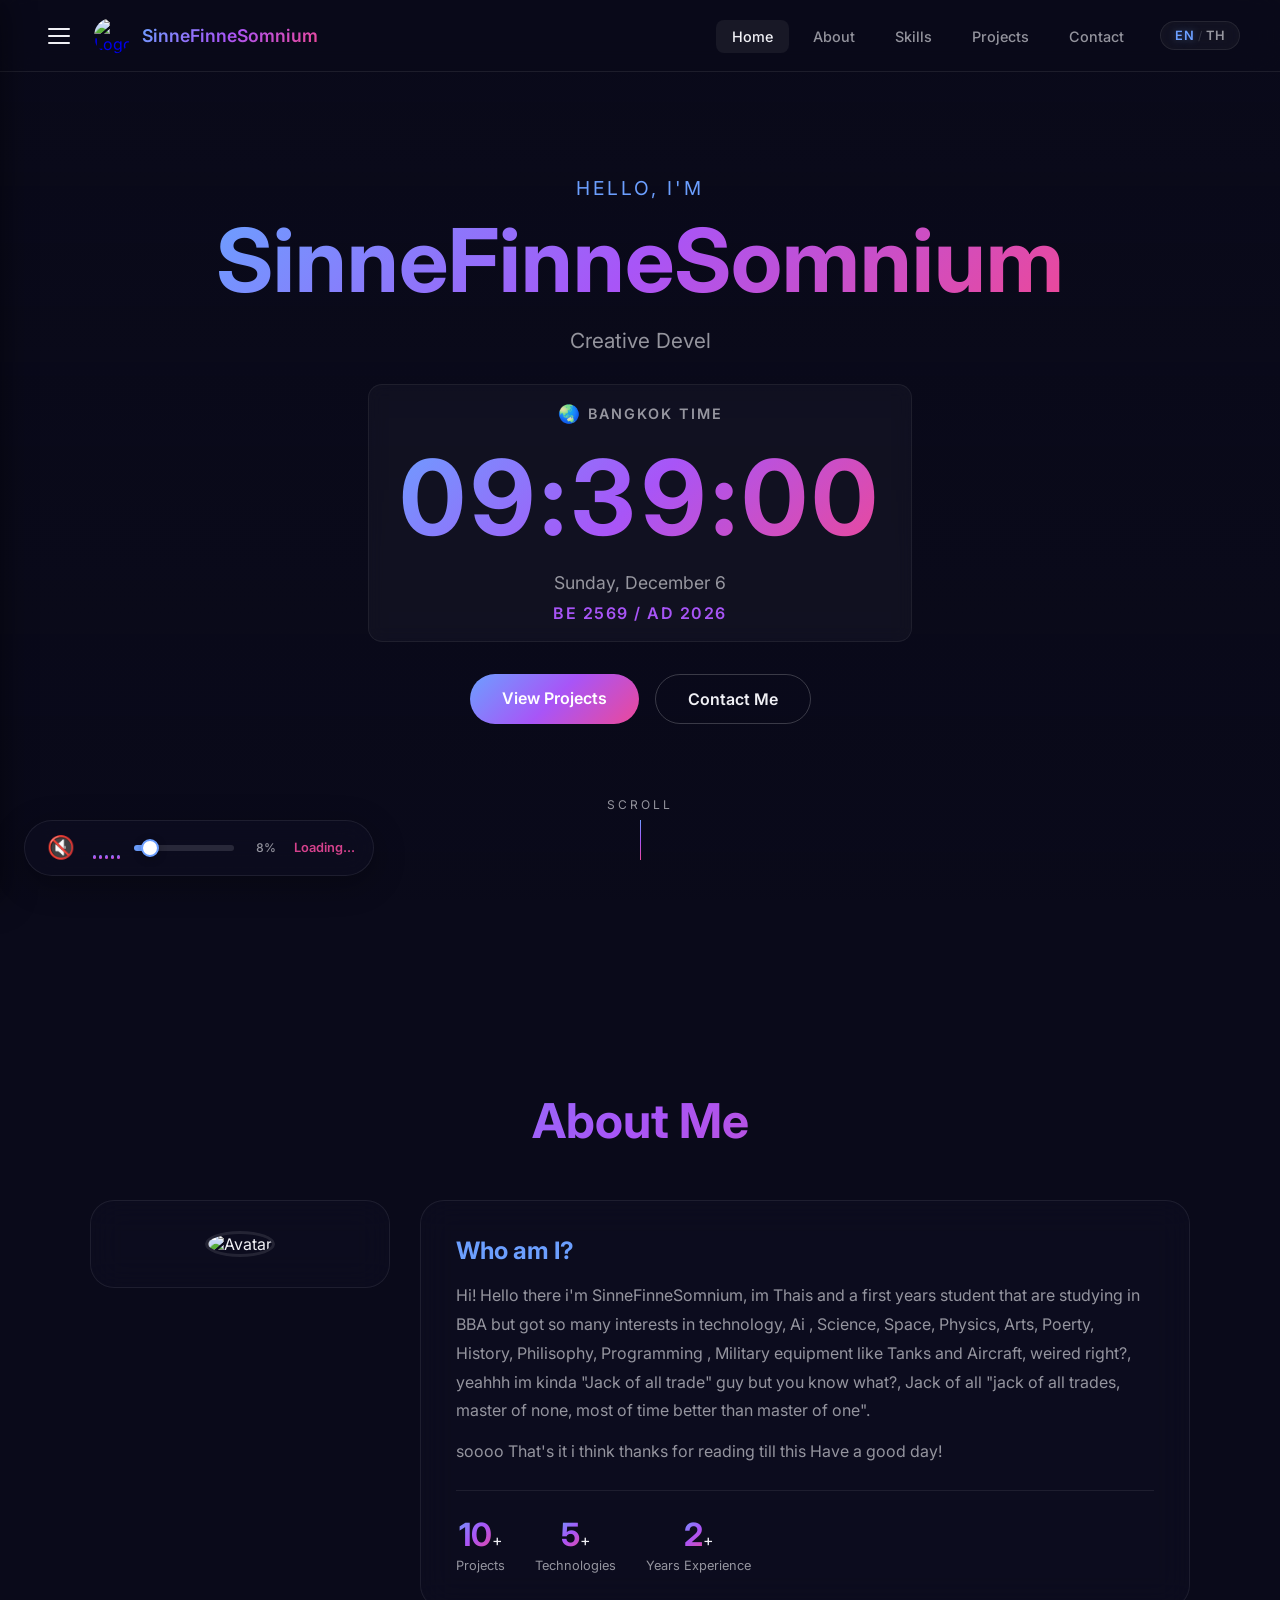
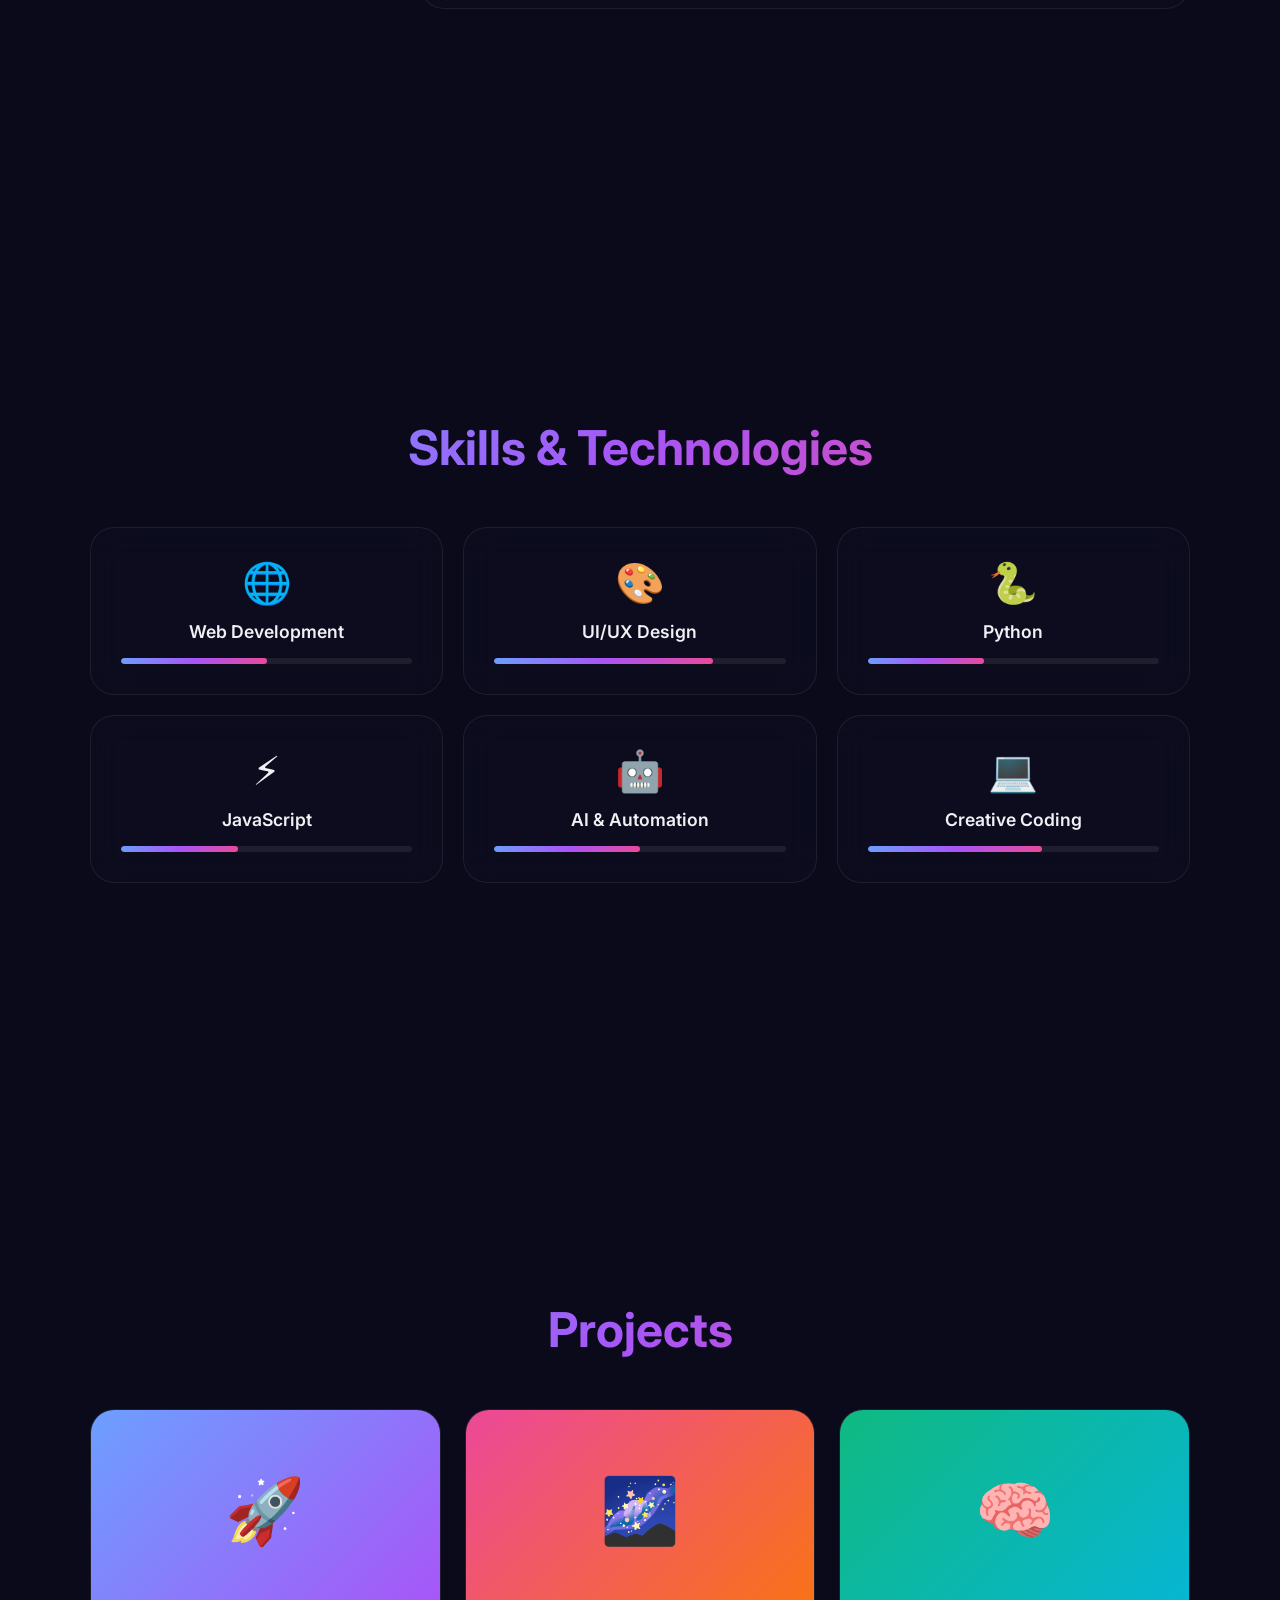
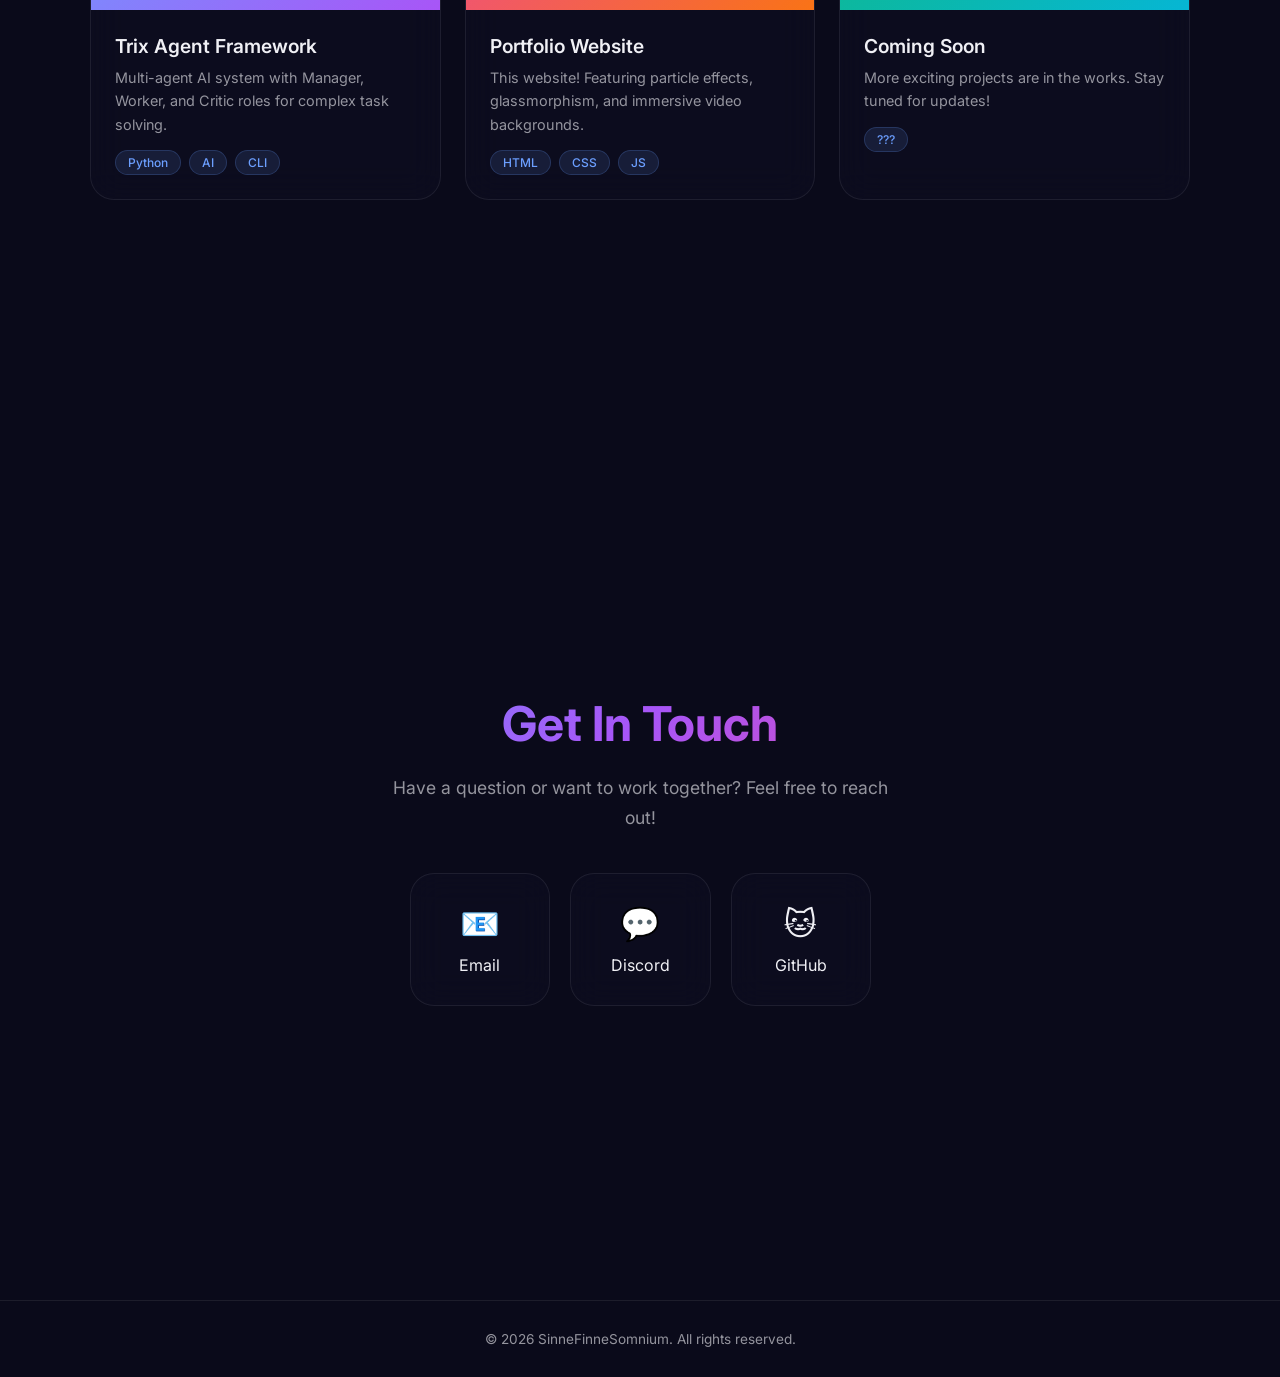
==== commit dba1169d: "IK" ====
--- a/Home/Homepage.html
+++ b/Home/Homepage.html
@@ -402,7 +402,7 @@
             <h3 data-i18n="about_title">Who am I?</h3>
             <p data-i18n="about_p1">Hi! Hello there i'm SinneFinneSomnium, im Thais and a first years student that are studying in BBA but got so many interests in technology, Ai
               , Science, Space, Physics, Arts, Poerty, History, Philisophy, Programming 
-              , Military equipment like Tanks and Aircraft, weired right?, yeahhh im linda "Jack of all trade" guy but you know what?, Jack of all 
+              , Military equipment like Tanks and Aircraft, weired right?, yeahhh im kinda "Jack of all trade" guy but you know what?, Jack of all 
               "jack of all trades, master of none, most of time better than master of one". </p>
             <p data-i18n="about_p2">soooo That's it i think thanks for reading till this Have a good day!</p>
             <div class="about-stats">
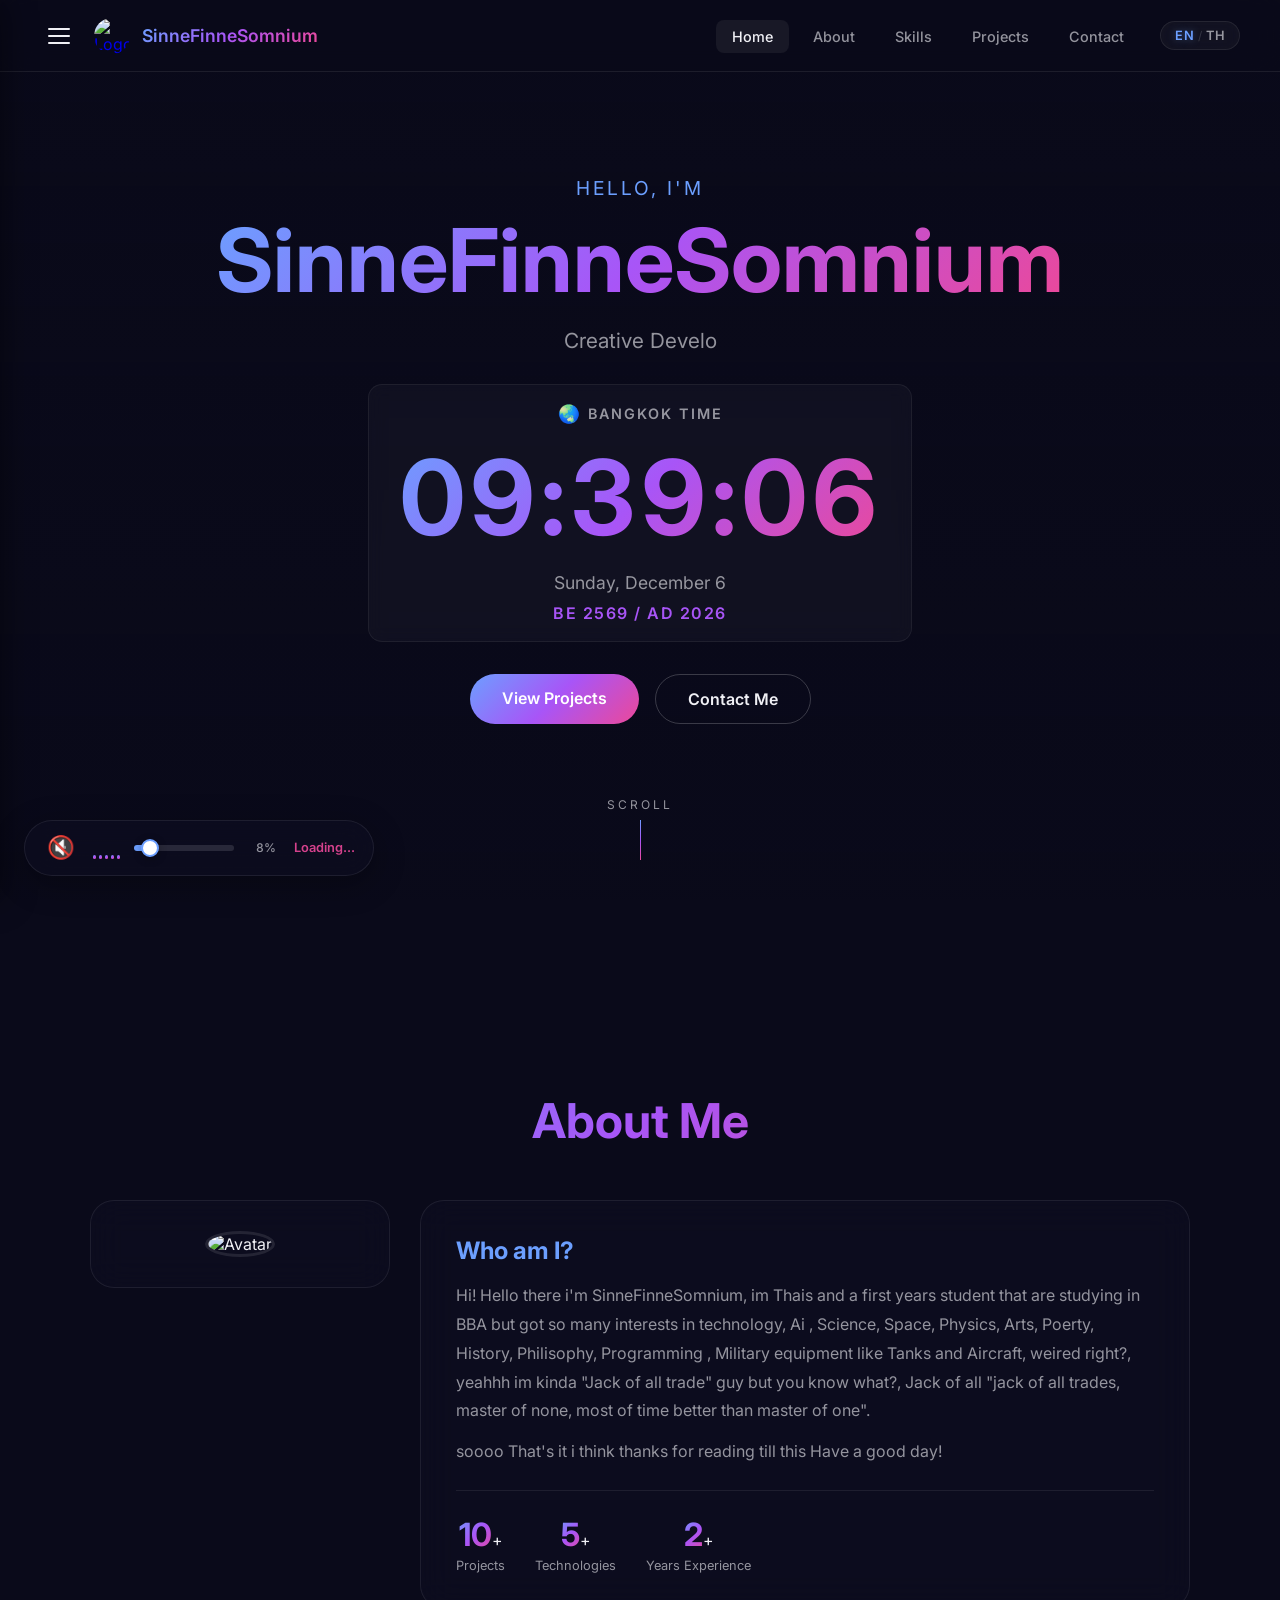
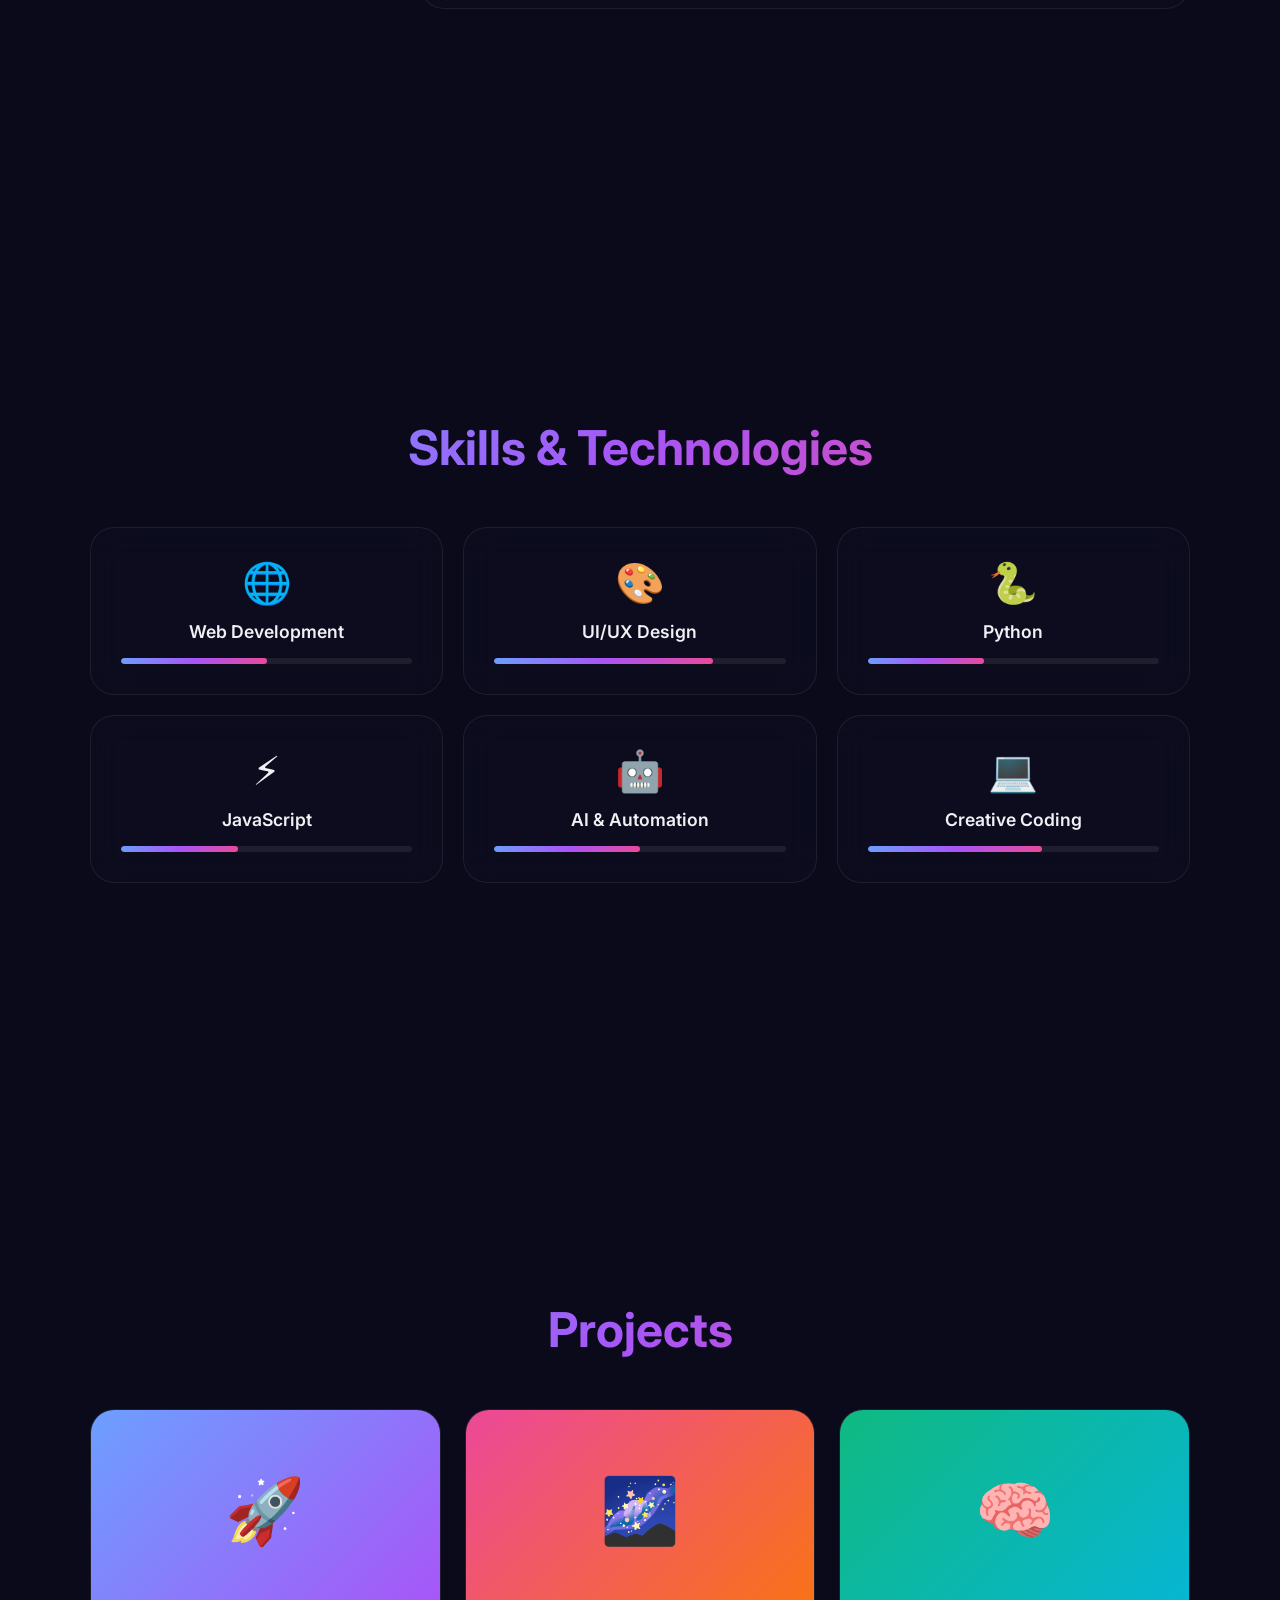
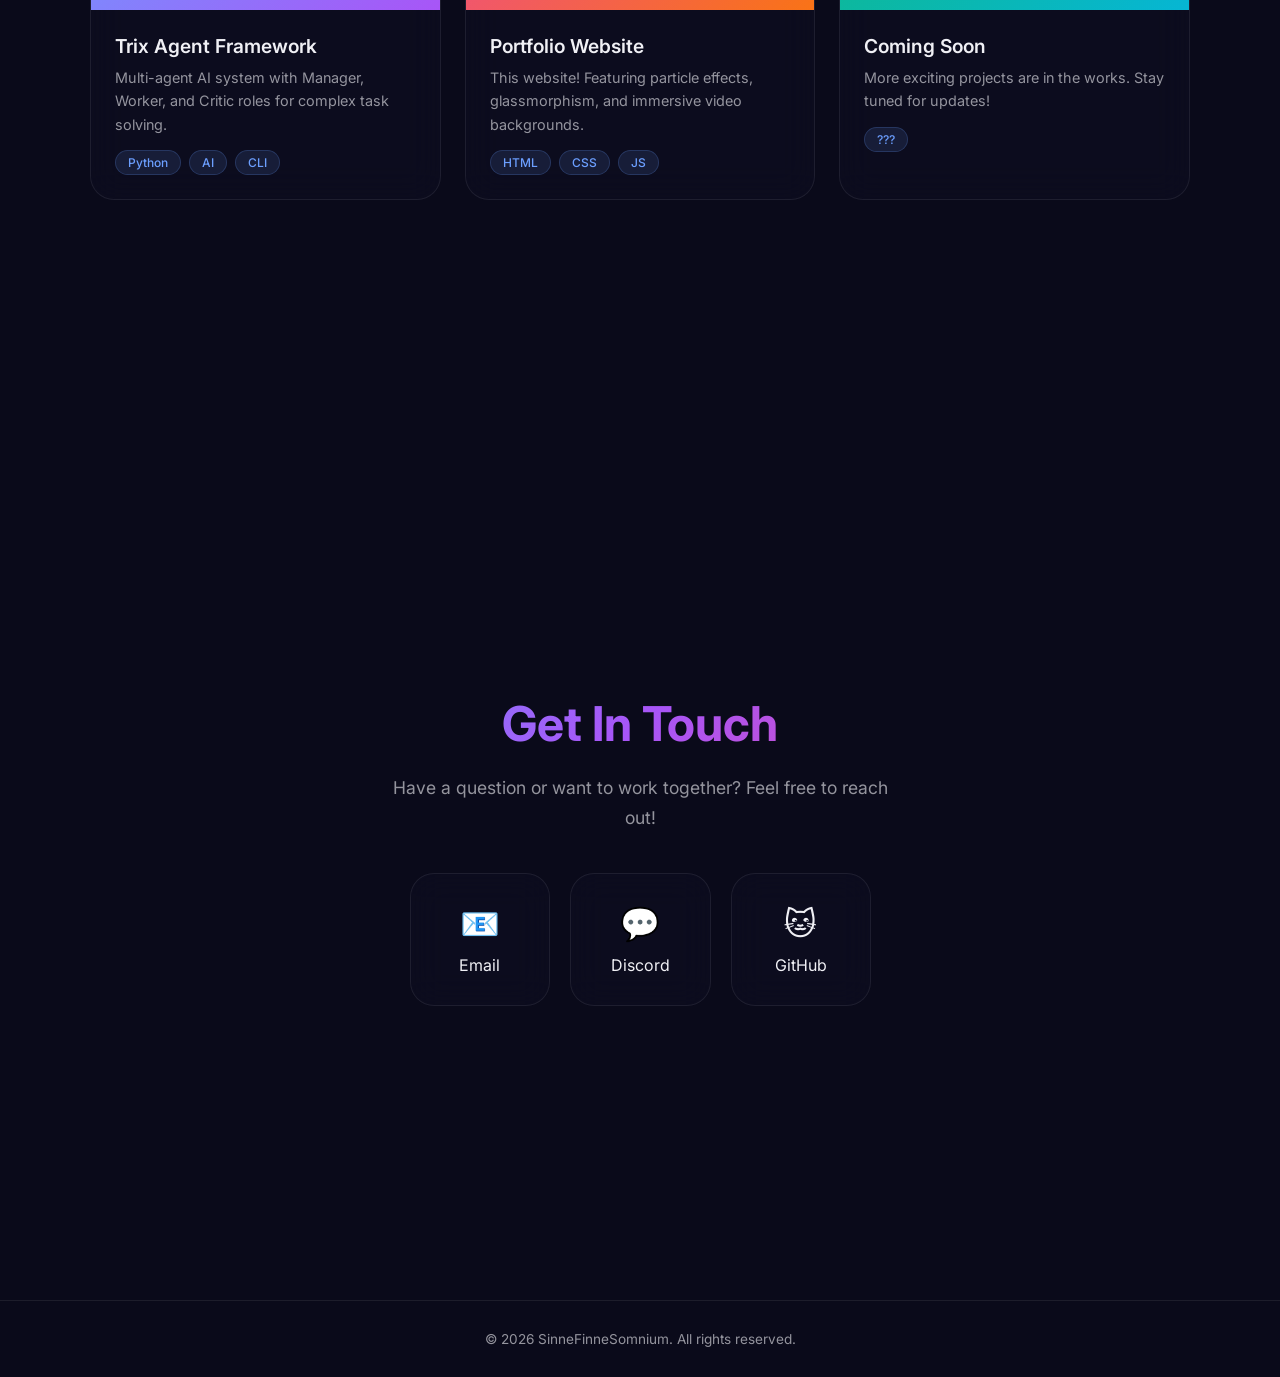
==== commit 63729e33: "chage books" ====
--- a/Home/Homepage.html
+++ b/Home/Homepage.html
@@ -93,40 +93,42 @@
         <div class="sidebar-dropdown-content" id="dropdown-library-content">
           <div class="books-shelf">
             <!-- Book 1 -->
+<!-- Book: Can't Hurt Me -->
             <div class="book-item">
               <div class="book-cover gradient-1">
                 <span class="book-spine"></span>
-                <span class="book-emoji">&#x1F4BB;</span>
+                <span class="book-emoji">&#x1F3C3;&#x200D;&#x2642;&#xFE0F;</span>
                 <span class="book-badge reading">Reading</span>
               </div>
               <div class="book-details">
-                <h4>Clean Code</h4>
-                <p class="book-author">Robert C. Martin</p>
+                <h4>Can't Hurt Me</h4>
+                <p class="book-author">David Goggins</p>
                 <div class="book-meta">
-                  <span class="book-tag">Software Eng</span>
+                  <span class="book-tag">Mindset</span>
                   <div class="book-rating">&#x2B50;&#x2B50;&#x2B50;&#x2B50;&#x2B50;</div>
                 </div>
                 <div class="book-progress-wrap">
                   <div class="book-progress-bar">
-                    <div class="book-progress-fill" style="width: 65%;"></div>
+                    <div class="book-progress-fill" style="width: 45%;"></div>
                   </div>
-                  <span class="book-progress-pct">65%</span>
-                </div>
-              </div>
-            </div>
-            <!-- Book 2 -->
+                  <span class="book-progress-pct">45%</span>
+                </div>
+              </div>
+            </div>
+
+            <!-- Book: The Metamorphosis -->
             <div class="book-item">
               <div class="book-cover gradient-2">
                 <span class="book-spine"></span>
-                <span class="book-emoji">&#x26A1;</span>
+                <span class="book-emoji">&#x1FAB2;</span>
                 <span class="book-badge completed">Done</span>
               </div>
               <div class="book-details">
-                <h4>You Don't Know JS</h4>
-                <p class="book-author">Kyle Simpson</p>
+                <h4>The Metamorphosis</h4>
+                <p class="book-author">Franz Kafka</p>
                 <div class="book-meta">
-                  <span class="book-tag">JavaScript</span>
-                  <div class="book-rating">&#x2B50;&#x2B50;&#x2B50;&#x2B50;&#x2B50;</div>
+                  <span class="book-tag">Classic Lit</span>
+                  <div class="book-rating">&#x2B50;&#x2B50;&#x2B50;&#x2B50;&#x2728;</div>
                 </div>
                 <div class="book-progress-wrap">
                   <div class="book-progress-bar">
@@ -136,47 +138,95 @@
                 </div>
               </div>
             </div>
-            <!-- Book 3 -->
+
+            <!-- Book: Thus Spoke Zarathustra -->
             <div class="book-item">
               <div class="book-cover gradient-3">
                 <span class="book-spine"></span>
-                <span class="book-emoji">&#x1F52E;</span>
+                <span class="book-emoji">&#x1F9D4;</span>
                 <span class="book-badge planned">To Read</span>
               </div>
               <div class="book-details">
-                <h4>Gödel, Escher, Bach</h4>
-                <p class="book-author">Douglas Hofstadter</p>
+                <h4>Thus Spoke Zarathustra</h4>
+                <p class="book-author">Friedrich Nietzsche</p>
                 <div class="book-meta">
-                  <span class="book-tag">Cognitive Sci</span>
-                  <div class="book-rating">&#x2B50;&#x2B50;&#x2B50;&#x2B50;&#x2728;</div>
+                  <span class="book-tag">Philosophy</span>
+                  <div class="book-rating">&#x2B50;&#x2B50;&#x2B50;&#x2B50;&#x2B50;</div>
                 </div>
                 <div class="book-progress-wrap">
                   <div class="book-progress-bar">
-                    <div class="book-progress-fill" style="width: 10%;"></div>
+                    <div class="book-progress-fill" style="width: 15%;"></div>
                   </div>
-                  <span class="book-progress-pct">10%</span>
-                </div>
-              </div>
-            </div>
-            <!-- Book 4 -->
+                  <span class="book-progress-pct">15%</span>
+                </div>
+              </div>
+            </div>
+
+            <!-- Book: Rich Dad Poor Dad -->
             <div class="book-item">
               <div class="book-cover gradient-4">
                 <span class="book-spine"></span>
-                <span class="book-emoji">&#x1F4C8;</span>
+                <span class="book-emoji">&#x1F4B0;</span>
                 <span class="book-badge completed">Done</span>
               </div>
               <div class="book-details">
-                <h4>Atomic Habits</h4>
-                <p class="book-author">James Clear</p>
+                <h4>พ่อรวยสอนลูก (Rich Dad Poor Dad)</h4>
+                <p class="book-author">Robert T. Kiyosaki</p>
                 <div class="book-meta">
-                  <span class="book-tag">Self-Help</span>
-                  <div class="book-rating">&#x2B50;&#x2B50;&#x2B50;&#x2B50;&#x2B50;</div>
+                  <span class="book-tag">Finance</span>
+                  <div class="book-rating">&#x2B50;&#x2B50;&#x2B50;&#x2B50;&#x2728;</div>
                 </div>
                 <div class="book-progress-wrap">
                   <div class="book-progress-bar">
                     <div class="book-progress-fill" style="width: 100%;"></div>
                   </div>
                   <span class="book-progress-pct">100%</span>
+                </div>
+              </div>
+            </div>
+
+            <!-- Book: Sapiens -->
+            <div class="book-item">
+              <div class="book-cover gradient-1">
+                <span class="book-spine"></span>
+                <span class="book-emoji">&#x1F4A0;</span>
+                <span class="book-badge reading">Reading</span>
+              </div>
+              <div class="book-details">
+                <h4>เซเปียนส์ (Sapiens)</h4>
+                <p class="book-author">Yuval Noah Harari</p>
+                <div class="book-meta">
+                  <span class="book-tag">History</span>
+                  <div class="book-rating">&#x2B50;&#x2B50;&#x2B50;&#x2B50;&#x2B50;</div>
+                </div>
+                <div class="book-progress-wrap">
+                  <div class="book-progress-bar">
+                    <div class="book-progress-fill" style="width: 75%;"></div>
+                  </div>
+                  <span class="book-progress-pct">75%</span>
+                </div>
+              </div>
+            </div>
+
+            <!-- Book: Romance of the Three Kingdoms -->
+            <div class="book-item">
+              <div class="book-cover gradient-2">
+                <span class="book-spine"></span>
+                <span class="book-emoji">&#x1F5E1;&#xFE0F;</span>
+                <span class="book-badge planned">To Read</span>
+              </div>
+              <div class="book-details">
+                <h4>สามก๊ก (Romance of the Three Kingdoms)</h4>
+                <p class="book-author">Luo Guanzhong</p>
+                <div class="book-meta">
+                  <span class="book-tag">Strategy</span>
+                  <div class="book-rating">&#x2B50;&#x2B50;&#x2B50;&#x2B50;&#x2B50;</div>
+                </div>
+                <div class="book-progress-wrap">
+                  <div class="book-progress-bar">
+                    <div class="book-progress-fill" style="width: 5%;"></div>
+                  </div>
+                  <span class="book-progress-pct">5%</span>
                 </div>
               </div>
             </div>
